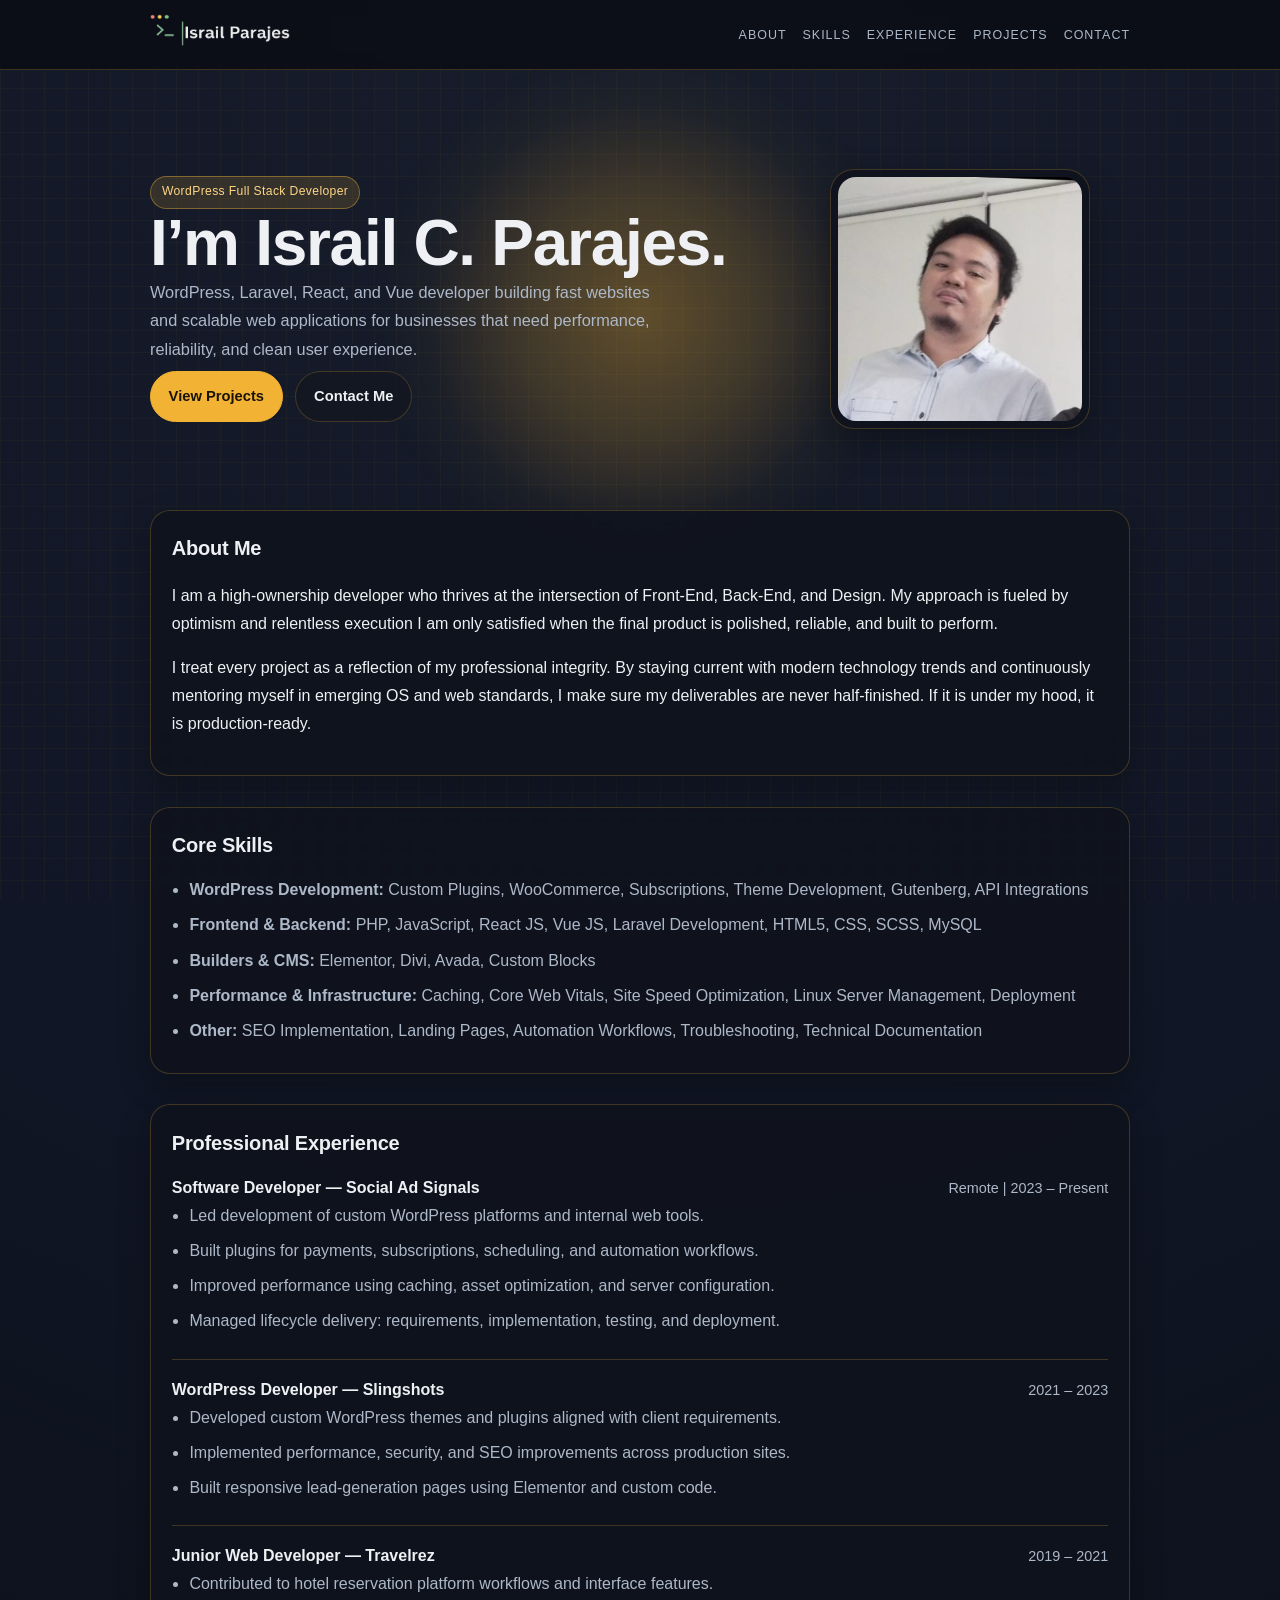
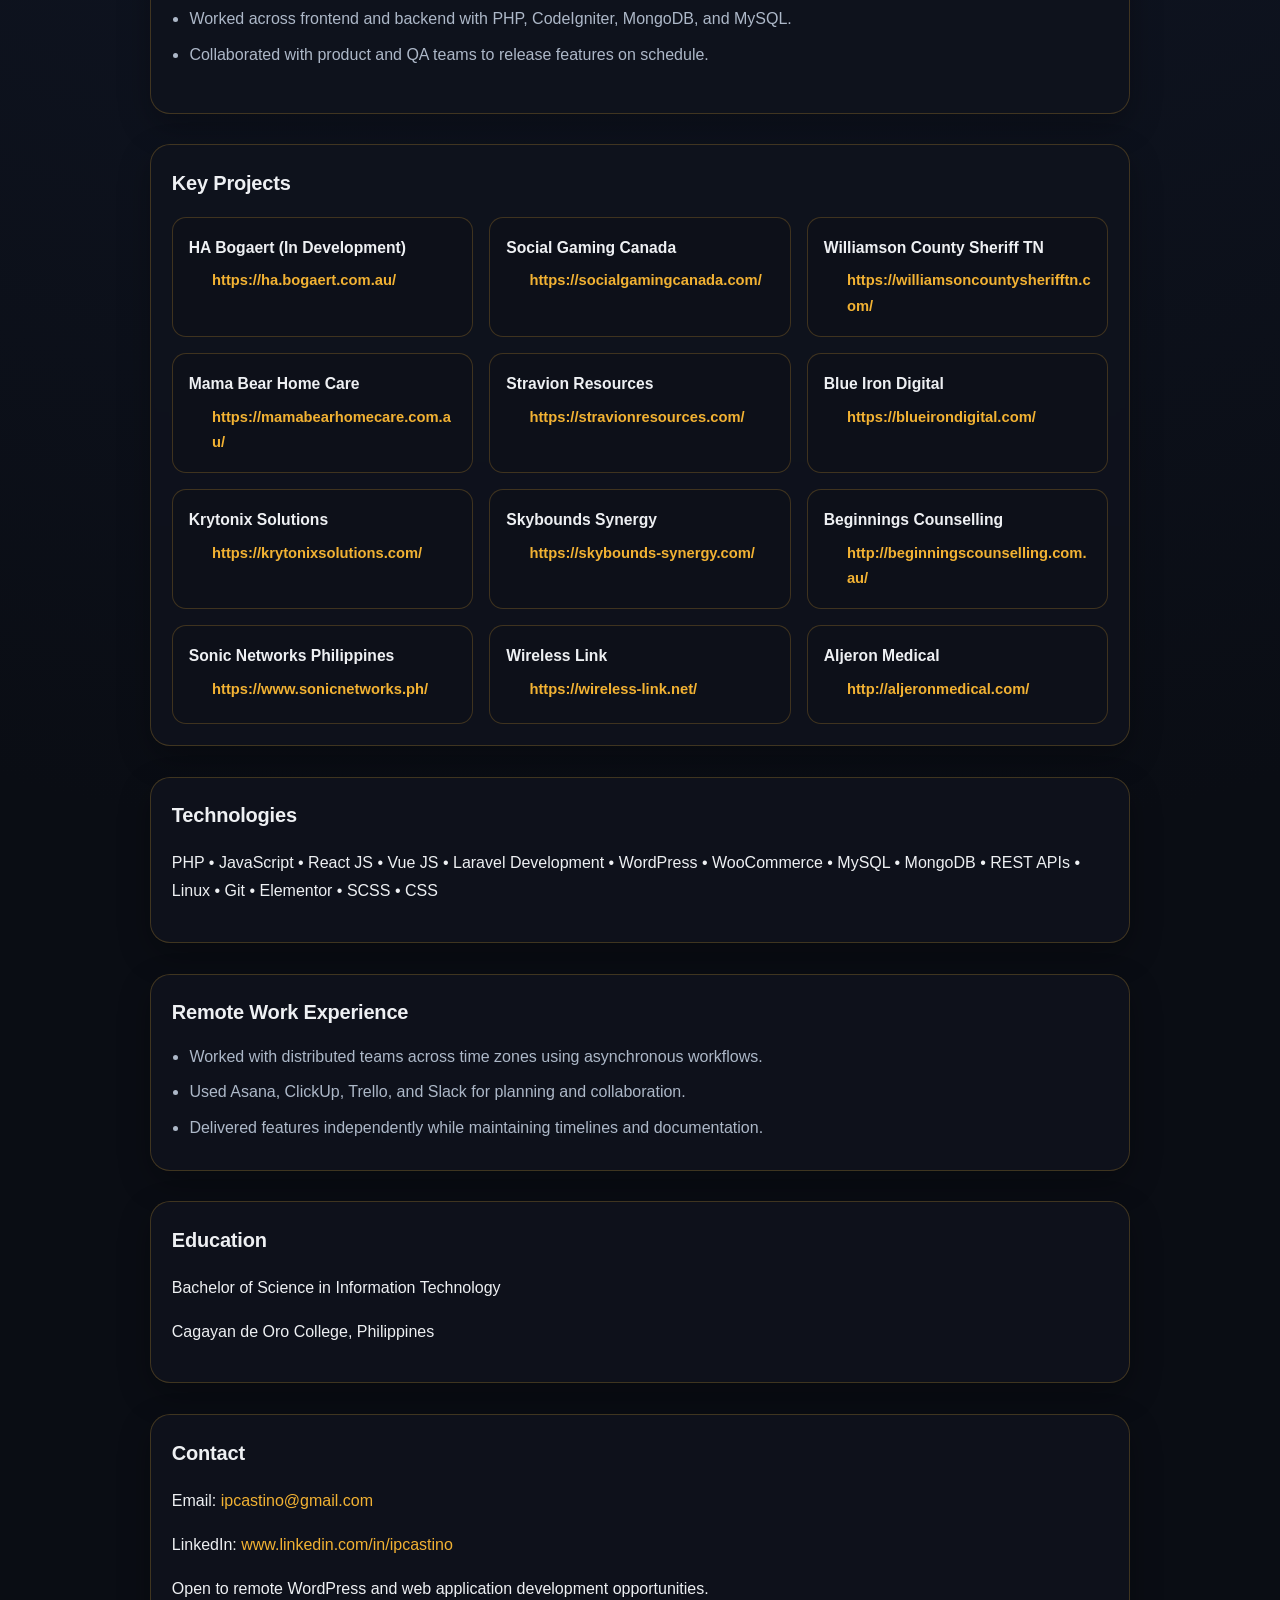
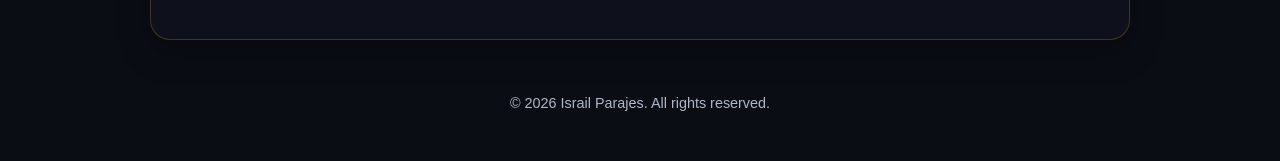
==== index.html @ 14b8ba67 "Update portfolio layout, assets structure, and styling" ====
<!DOCTYPE html>
<html lang="en">
<head>
	<meta charset="UTF-8" />
	<meta name="viewport" content="width=device-width, initial-scale=1.0" />
	<title>Israil Parajes | Portfolio</title>
	<meta name="description" content="Portfolio of Israil Parajes, WordPress Full Stack Developer." />
	<link rel="icon" type="image/png" href="assets/israil-favicon.png" />
	<link rel="stylesheet" href="assets/styles.css" />
</head>
<body>
	<header class="navbar">
		<div class="container nav-wrap">
			<div class="brand">
				<a class="brand-link" href="#">
					<img class="brand-logo" src="assets/israil-logo.png" alt="Israil logo" />
				</a>
			</div>
			<ul class="nav-links">
				<li><a href="#about">About</a></li>
				<li><a href="#skills">Skills</a></li>
				<li><a href="#experience">Experience</a></li>
				<li><a href="#projects">Projects</a></li>
				<li><a href="#contact">Contact</a></li>
			</ul>
		</div>
	</header>

	<main class="container">
		<section class="hero">
			<div class="hero-layout">
				<div>
					<span class="badge">WordPress Full Stack Developer</span>
					<h1>I’m Israil C. Parajes.</h1>
					<p>
						WordPress, Laravel, React, and Vue developer building fast websites and scalable web applications
						for businesses that need performance, reliability, and clean user experience.
					</p>
					<div class="cta">
						<a class="btn btn-primary" href="#projects">View Projects</a>
						<a class="btn btn-secondary" href="#contact">Contact Me</a>
					</div>
				</div>
				<figure class="hero-photo">
					<img src="assets/israil-p.jpg" alt="Portrait of Israil Parajes" />
				</figure>
			</div>
		</section>

		<section id="about">
			<div class="about">
				<h2 class="section-title">About Me</h2>
				<p>
					I am a high-ownership developer who thrives at the intersection of Front-End, Back-End, and Design.
					My approach is fueled by optimism and relentless execution I am only satisfied when the final product
					is polished, reliable, and built to perform.
				</p>
				<p>
					I treat every project as a reflection of my professional integrity. By staying current with modern
					technology trends and continuously mentoring myself in emerging OS and web standards, I make sure my
					deliverables are never half-finished. If it is under my hood, it is production-ready.
				</p>
			</div>
		</section>

		<section id="skills">
			<div class="skills">
				<h2 class="section-title">Core Skills</h2>
				<ul class="list">
					<li><strong>WordPress Development:</strong> Custom Plugins, WooCommerce, Subscriptions, Theme Development, Gutenberg, API Integrations</li>
					<li><strong>Frontend & Backend:</strong> PHP, JavaScript, React JS, Vue JS, Laravel Development, HTML5, CSS, SCSS, MySQL</li>
					<li><strong>Builders & CMS:</strong> Elementor, Divi, Avada, Custom Blocks</li>
					<li><strong>Performance & Infrastructure:</strong> Caching, Core Web Vitals, Site Speed Optimization, Linux Server Management, Deployment</li>
					<li><strong>Other:</strong> SEO Implementation, Landing Pages, Automation Workflows, Troubleshooting, Technical Documentation</li>
				</ul>
			</div>
		</section>

		<section id="experience">
			<div class="experience">
				<h2 class="section-title">Professional Experience</h2>

				<article class="timeline-item">
					<div class="timeline-head">
						<h3>Software Developer — Social Ad Signals</h3>
						<p class="meta">Remote | 2023 – Present</p>
					</div>
					<ul class="list">
						<li>Led development of custom WordPress platforms and internal web tools.</li>
						<li>Built plugins for payments, subscriptions, scheduling, and automation workflows.</li>
						<li>Improved performance using caching, asset optimization, and server configuration.</li>
						<li>Managed lifecycle delivery: requirements, implementation, testing, and deployment.</li>
					</ul>
				</article>

				<article class="timeline-item">
					<div class="timeline-head">
						<h3>WordPress Developer — Slingshots</h3>
						<p class="meta">2021 – 2023</p>
					</div>
					<ul class="list">
						<li>Developed custom WordPress themes and plugins aligned with client requirements.</li>
						<li>Implemented performance, security, and SEO improvements across production sites.</li>
						<li>Built responsive lead-generation pages using Elementor and custom code.</li>
					</ul>
				</article>

				<article class="timeline-item">
					<div class="timeline-head">
						<h3>Junior Web Developer — Travelrez</h3>
						<p class="meta">2019 – 2021</p>
					</div>
					<ul class="list">
						<li>Contributed to hotel reservation platform workflows and interface features.</li>
						<li>Worked across frontend and backend with PHP, CodeIgniter, MongoDB, and MySQL.</li>
						<li>Collaborated with product and QA teams to release features on schedule.</li>
					</ul>
				</article>
			</div>
		</section>

		<section id="projects">
			<div class="projects">
				<h2 class="section-title">Key Projects</h2>
				<div class="project-grid">
					<article class="project-card">
						<h3>HA Bogaert (In Development)</h3>
						<p><a href="https://ha.bogaert.com.au/" target="_blank" rel="noreferrer">https://ha.bogaert.com.au/</a></p>
					</article>
					<article class="project-card">
						<h3>Social Gaming Canada</h3>
						<p><a href="https://socialgamingcanada.com/" target="_blank" rel="noreferrer">https://socialgamingcanada.com/</a></p>
					</article>
					<article class="project-card">
						<h3>Williamson County Sheriff TN</h3>
						<p><a href="https://williamsoncountysherifftn.com/" target="_blank" rel="noreferrer">https://williamsoncountysherifftn.com/</a></p>
					</article>
					<article class="project-card">
						<h3>Mama Bear Home Care</h3>
						<p><a href="https://mamabearhomecare.com.au/" target="_blank" rel="noreferrer">https://mamabearhomecare.com.au/</a></p>
					</article>
					<article class="project-card">
						<h3>Stravion Resources</h3>
						<p><a href="https://stravionresources.com/" target="_blank" rel="noreferrer">https://stravionresources.com/</a></p>
					</article>
					<article class="project-card">
						<h3>Blue Iron Digital</h3>
						<p><a href="https://blueirondigital.com/" target="_blank" rel="noreferrer">https://blueirondigital.com/</a></p>
					</article>
					<article class="project-card">
						<h3>Krytonix Solutions</h3>
						<p><a href="https://krytonixsolutions.com/" target="_blank" rel="noreferrer">https://krytonixsolutions.com/</a></p>
					</article>
					<article class="project-card">
						<h3>Skybounds Synergy</h3>
						<p><a href="https://skybounds-synergy.com/" target="_blank" rel="noreferrer">https://skybounds-synergy.com/</a></p>
					</article>
					<article class="project-card">
						<h3>Beginnings Counselling</h3>
						<p><a href="http://beginningscounselling.com.au/" target="_blank" rel="noreferrer">http://beginningscounselling.com.au/</a></p>
					</article>
					<article class="project-card">
						<h3>Sonic Networks Philippines</h3>
						<p><a href="https://www.sonicnetworks.ph/" target="_blank" rel="noreferrer">https://www.sonicnetworks.ph/</a></p>
					</article>
					<article class="project-card">
						<h3>Wireless Link</h3>
						<p><a href="https://wireless-link.net/" target="_blank" rel="noreferrer">https://wireless-link.net/</a></p>
					</article>
					<article class="project-card">
						<h3>Aljeron Medical</h3>
						<p><a href="http://aljeronmedical.com/" target="_blank" rel="noreferrer">http://aljeronmedical.com/</a></p>
					</article>
				</div>
			</div>
		</section>

		<section id="technologies">
			<div class="technologies">
				<h2 class="section-title">Technologies</h2>
				<p>PHP • JavaScript • React JS • Vue JS • Laravel Development • WordPress • WooCommerce • MySQL • MongoDB • REST APIs • Linux • Git • Elementor • SCSS • CSS</p>
			</div>
		</section>

		<section id="remote">
			<div class="remote">
				<h2 class="section-title">Remote Work Experience</h2>
				<ul class="list">
					<li>Worked with distributed teams across time zones using asynchronous workflows.</li>
					<li>Used Asana, ClickUp, Trello, and Slack for planning and collaboration.</li>
					<li>Delivered features independently while maintaining timelines and documentation.</li>
				</ul>
			</div>
		</section>

		<section id="education">
			<div class="education">
				<h2 class="section-title">Education</h2>
				<p>Bachelor of Science in Information Technology</p>
				<p>Cagayan de Oro College, Philippines</p>
			</div>
		</section>

		<section id="contact">
			<div class="contact">
				<h2 class="section-title">Contact</h2>
				<p>Email: <a href="mailto:ipcastino@gmail.com">ipcastino@gmail.com</a></p>
				<p>LinkedIn: <a href="https://www.linkedin.com/in/ipcastino" target="_blank" rel="noreferrer">www.linkedin.com/in/ipcastino</a></p>
				<p>Open to remote WordPress and web application development opportunities.</p>
			</div>
		</section>
	</main>

	<footer>
		© <span id="year"></span> Israil Parajes. All rights reserved.
	</footer>

	<script src="assets/script.js"></script>
</body>
</html>
---- assets/styles.css ----
:root {
	--bg: #0a0d14;
	--card: rgba(15, 19, 29, 0.88);
	--text: #eef0f3;
	--muted: #adb8c8;
	--accent: #f2b233;
	--accent-2: #f2b233;
	--border: rgba(242, 178, 51, 0.22);
	--soft-shadow: 0 12px 32px rgba(0, 0, 0, 0.28);
	--mx: 50vw;
	--my: 35vh;
}

* {
	box-sizing: border-box;
}

body {
	margin: 0;
	font-family: Inter, Segoe UI, Roboto, Arial, sans-serif;
	background: radial-gradient(circle at top, #171d2b 0%, #101625 34%, var(--bg) 72%);
	color: var(--text);
	line-height: 1.75;
	position: relative;
	min-height: 100vh;
	overflow-x: hidden;
}

body::before,
body::after {
	content: "";
	position: fixed;
	inset: 0;
	pointer-events: none;
	z-index: 0;
}

body::before {
	background:
		repeating-linear-gradient(
			to right,
			rgba(242, 178, 51, 0.1) 0,
			rgba(242, 178, 51, 0.1) 1px,
			transparent 1px,
			transparent 22px
		),
		repeating-linear-gradient(
			to bottom,
			rgba(242, 178, 51, 0.1) 0,
			rgba(242, 178, 51, 0.1) 1px,
			transparent 1px,
			transparent 22px
		);
	opacity: 0.38;
}

body::after {
	background: radial-gradient(
		circle 360px at var(--mx) var(--my),
		rgba(242, 178, 51, 0.34),
		rgba(242, 178, 51, 0.2) 32%,
		rgba(242, 178, 51, 0.03) 60%,
		transparent 75%
	);
	filter: blur(6px);
}

body > * {
	position: relative;
	z-index: 1;
}

.container {
	width: min(980px, 92%);
	margin: 0 auto;
}

.navbar {
	position: sticky;
	top: 0;
	background: rgba(10, 13, 20, 0.82);
	backdrop-filter: blur(8px);
	border-bottom: 1px solid var(--border);
	z-index: 10;
}

.nav-wrap {
	display: flex;
	align-items: center;
	justify-content: space-between;
	padding: 0.85rem 0;
}

.brand {
	font-weight: 700;
	letter-spacing: -0.01em;
}

.brand-link {
	display: inline-flex;
	align-items: center;
	gap: 0.5rem;
	color: var(--text);
	text-decoration: none;
}

.brand-logo {
	width: 140px;
	height: auto;
	object-fit: contain;
}

.nav-links {
	display: flex;
	gap: 1rem;
	list-style: none;
	margin: 0;
	padding: 0;
}

.nav-links a {
	color: var(--muted);
	text-decoration: none;
	font-size: 0.78rem;
	text-transform: uppercase;
	letter-spacing: 0.08em;
}

.nav-links a:hover {
	color: var(--accent);
}

.hero {
	padding: 5.2rem 0 3.1rem;
	display: grid;
	gap: 1.35rem;
}

.hero-layout {
	display: grid;
	grid-template-columns: minmax(0, 1fr) 260px;
	gap: 2rem;
	align-items: center;
}

.hero-photo {
	width: 100%;
	max-width: 260px;
	justify-self: end;
	border-radius: 24px;
	border: 1px solid var(--border);
	background: var(--card);
	padding: 0.45rem;
	box-shadow: var(--soft-shadow);
}

.hero-photo img {
	display: block;
	width: 100%;
	height: 100%;
	aspect-ratio: 1 / 1;
	object-fit: cover;
	border-radius: 18px;
}

.badge {
	display: inline-block;
	font-size: 0.76rem;
	color: #ffd686;
	background: rgba(244, 182, 60, 0.14);
	border: 1px solid rgba(244, 182, 60, 0.4);
	padding: 0.3rem 0.68rem;
	border-radius: 999px;
	letter-spacing: 0.03em;
}

h1 {
	margin: 0;
	font-size: clamp(2.2rem, 5vw, 4rem);
	line-height: 1.08;
	letter-spacing: -0.02em;
}

.hero p {
	margin: 0;
	color: var(--muted);
	max-width: 58ch;
	font-size: 1.02rem;
}

.cta {
	display: flex;
	gap: 0.8rem;
	flex-wrap: wrap;
	margin-top: 0.5rem;
}

.btn {
	display: inline-block;
	padding: 0.72rem 1.1rem;
	border-radius: 999px;
	text-decoration: none;
	border: 1px solid var(--border);
	font-weight: 600;
	font-size: 0.92rem;
}

.btn-primary {
	background: var(--accent);
	color: #19130a;
	border-color: var(--accent);
}

.btn-secondary {
	border-color: var(--border);
	color: var(--text);
	background: rgba(20, 23, 33, 0.72);
}

section {
	padding: 0.95rem 0;
}

.section-title {
	font-size: 1.25rem;
	margin: 0 0 0.8rem;
	letter-spacing: -0.01em;
}

.about,
.projects,
.experience,
.skills,
.technologies,
.education,
.remote,
.contact {
	background: var(--card);
	border: 1px solid var(--border);
	border-radius: 20px;
	padding: 1.3rem;
	box-shadow: var(--soft-shadow);
	backdrop-filter: blur(2px);
}

.list {
	margin: 0;
	padding-left: 1.1rem;
	color: var(--muted);
}

.list li {
	margin-bottom: 0.45rem;
}

.timeline-item {
	padding: 1rem 0;
	border-top: 1px solid var(--border);
}

.timeline-item:first-of-type {
	border-top: 0;
	padding-top: 0;
}

.timeline-item h3 {
	margin: 0;
	font-size: 1rem;
}

.timeline-head {
	display: flex;
	align-items: baseline;
	justify-content: space-between;
	gap: 0.9rem;
}

.timeline-item .meta {
	margin: 0;
	color: var(--muted);
	font-size: 0.9rem;
	white-space: nowrap;
}

.project-grid {
	display: grid;
	grid-template-columns: repeat(auto-fit, minmax(260px, 1fr));
	gap: 1rem;
	margin-top: 1rem;
}

.project-card {
	border: 1px solid var(--border);
	border-radius: 14px;
	padding: 1rem;
	background: rgba(14, 17, 26, 0.74);
}

.project-card h3 {
	margin: 0 0 0.45rem;
	font-size: 0.98rem;
}

.project-card p {
	margin: 0;
	color: var(--muted);
	font-size: 0.92rem;
}

.project-card a {
	color: var(--accent);
	text-decoration: none;
	word-break: break-word;
	font-weight: 600;
	display: inline-flex;
	align-items: center;
	gap: 0.45rem;
}

.project-favicon {
	width: 16px;
	height: 16px;
	border-radius: 4px;
	flex: 0 0 16px;
	object-fit: cover;
}

.project-card a:hover,
.contact a:hover,
.nav-links a:hover {
	opacity: 0.7;
}

.contact a {
	color: var(--accent-2);
	text-decoration: none;
}

footer {
	text-align: center;
	color: var(--muted);
	font-size: 0.9rem;
	padding: 2.2rem 0 2.8rem;
}

@media (max-width: 720px) {
	.nav-wrap {
		flex-direction: column;
		align-items: flex-start;
		gap: 0.65rem;
	}

	.hero-layout {
		grid-template-columns: 1fr;
	}

	.hero-photo {
		justify-self: start;
		max-width: 180px;
	}

	.hero {
		padding-top: 3.8rem;
	}

	.timeline-head {
		flex-direction: column;
		align-items: flex-start;
		gap: 0.2rem;
	}

	.timeline-item .meta {
		white-space: normal;
	}
}
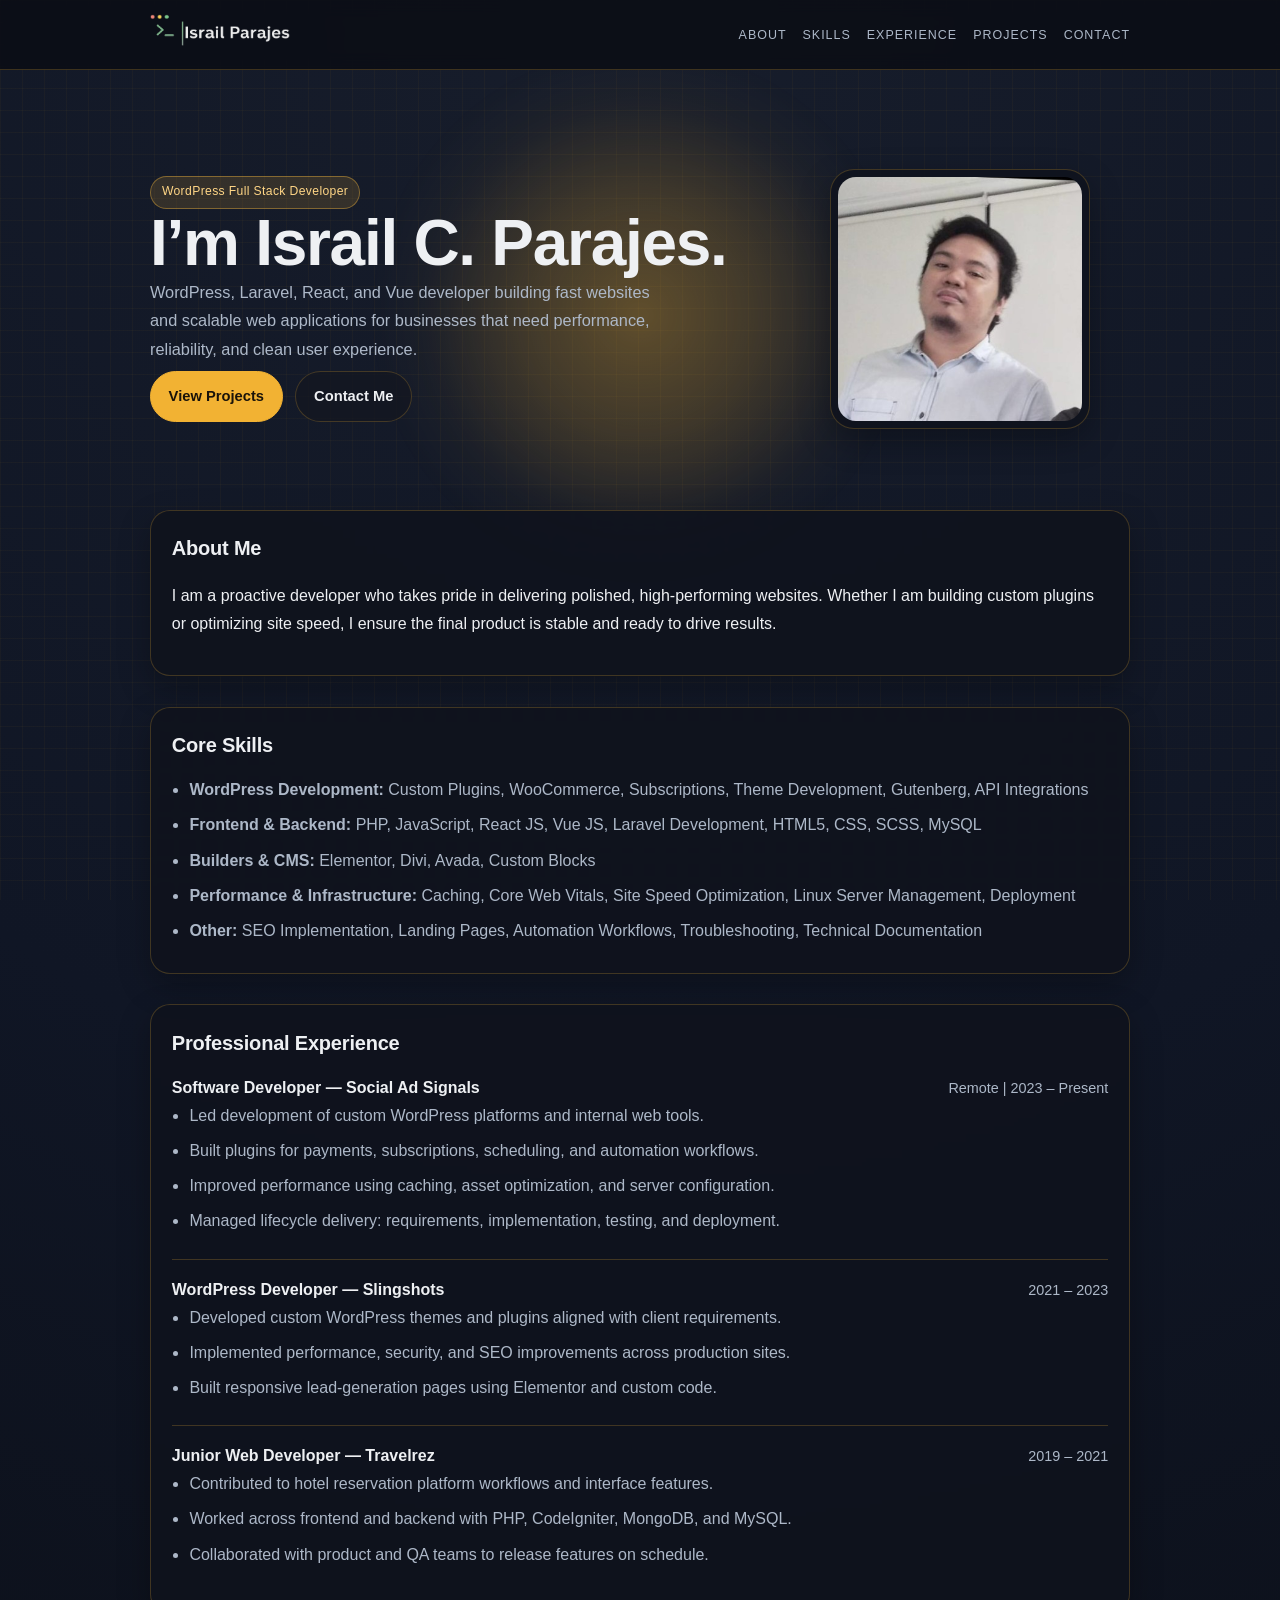
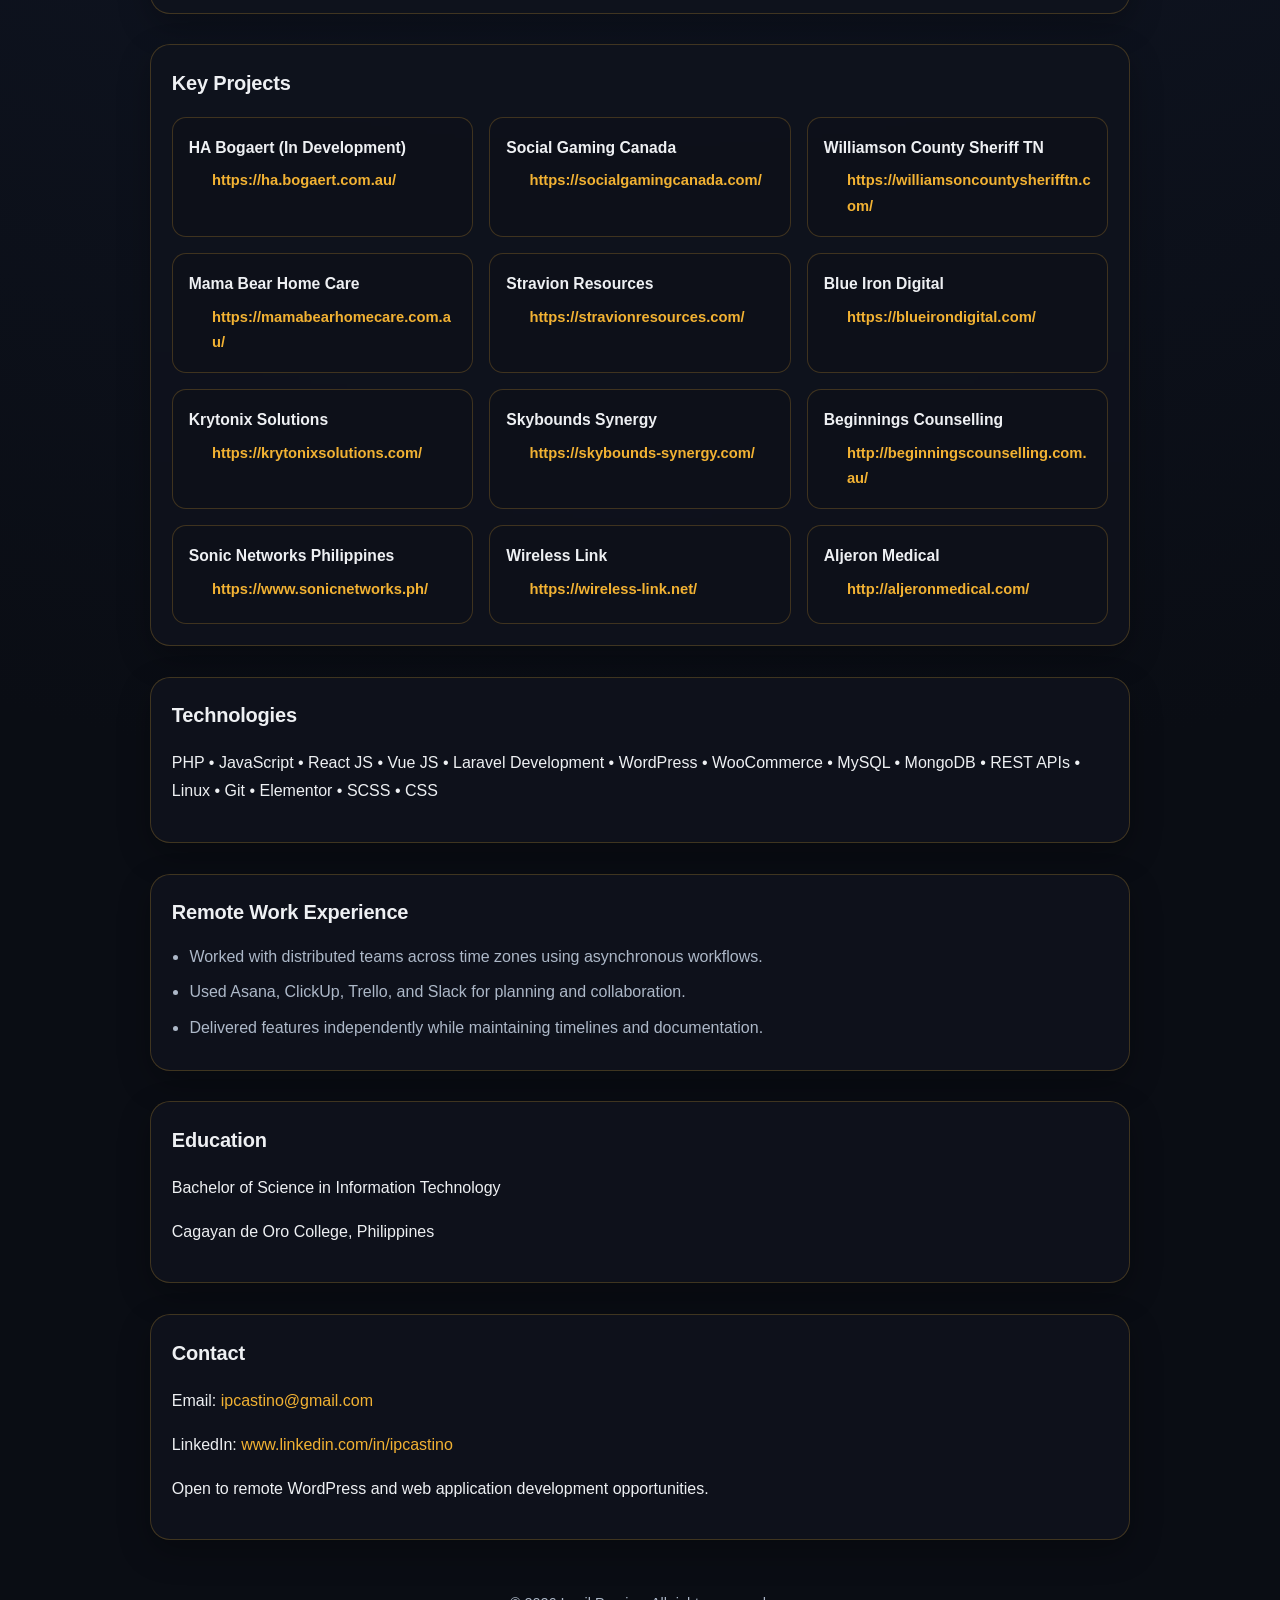
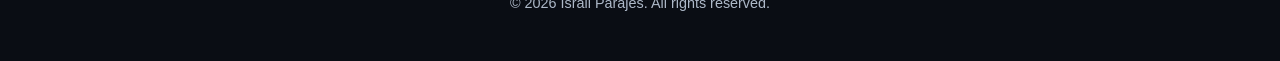
==== commit 68519888: "Revise About Me section for clarity and impact Updated personal description to emphasize proactivity" ====
--- a/index.html
+++ b/index.html
@@ -51,14 +51,7 @@
 			<div class="about">
 				<h2 class="section-title">About Me</h2>
 				<p>
-					I am a high-ownership developer who thrives at the intersection of Front-End, Back-End, and Design.
-					My approach is fueled by optimism and relentless execution I am only satisfied when the final product
-					is polished, reliable, and built to perform.
-				</p>
-				<p>
-					I treat every project as a reflection of my professional integrity. By staying current with modern
-					technology trends and continuously mentoring myself in emerging OS and web standards, I make sure my
-					deliverables are never half-finished. If it is under my hood, it is production-ready.
+					I am a proactive developer who takes pride in delivering polished, high-performing websites. Whether I am building custom plugins or optimizing site speed, I ensure the final product is stable and ready to drive results.
 				</p>
 			</div>
 		</section>
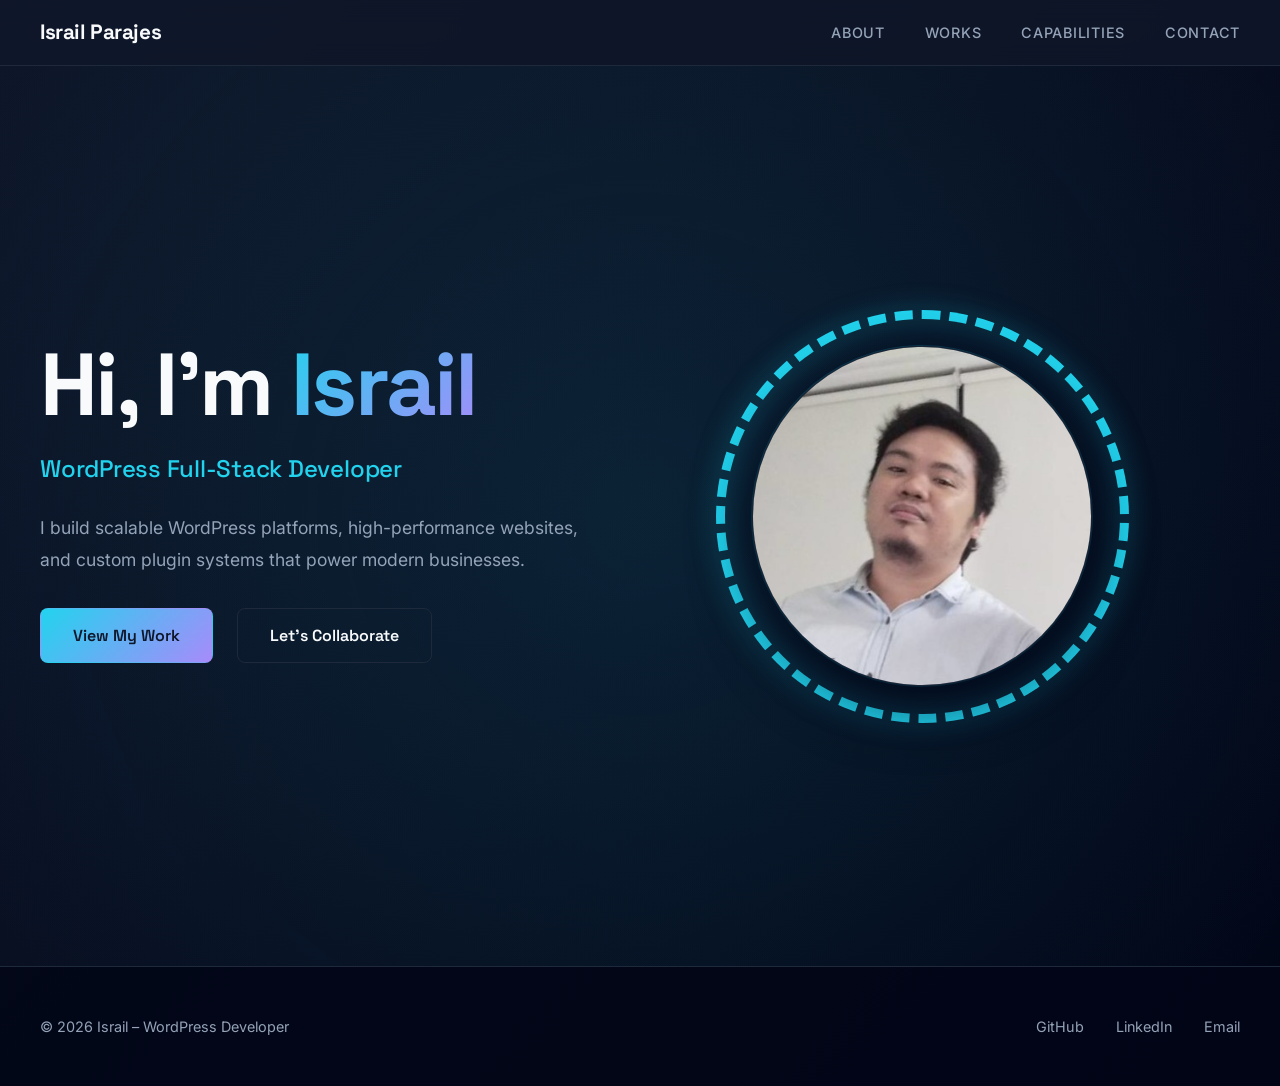
==== commit d5e31719: "Updates." ====
--- a/index.html
+++ b/index.html
@@ -3,211 +3,74 @@
 <head>
 	<meta charset="UTF-8" />
 	<meta name="viewport" content="width=device-width, initial-scale=1.0" />
-	<title>Israil Parajes | Portfolio</title>
-	<meta name="description" content="Portfolio of Israil Parajes, WordPress Full Stack Developer." />
+	<meta name="theme-color" content="#0F172A" />
+	<title>Israil Parajes | WordPress Full-Stack Developer</title>
+	<meta name="description" content="Portfolio of Israil Parajes, WordPress Full-Stack Developer. Building scalable platforms and high-performance websites." />
+	<style>
+		html, body {
+			background: #020617;
+			color: #e2e8f0;
+		}
+
+		body {
+			margin: 0;
+		}
+	</style>
 	<link rel="icon" type="image/png" href="assets/israil-favicon.png" />
+	<link rel="preconnect" href="https://fonts.googleapis.com" />
+	<link rel="preconnect" href="https://fonts.gstatic.com" crossorigin />
+	<link href="https://fonts.googleapis.com/css2?family=Space+Grotesk:wght@400;500;600;700&family=Inter:wght@400;500;600;700&family=JetBrains+Mono:wght@400;500;600&display=swap" rel="stylesheet" />
 	<link rel="stylesheet" href="assets/styles.css" />
 </head>
 <body>
 	<header class="navbar">
 		<div class="container nav-wrap">
-			<div class="brand">
-				<a class="brand-link" href="#">
-					<img class="brand-logo" src="assets/israil-logo.png" alt="Israil logo" />
-				</a>
-			</div>
-			<ul class="nav-links">
-				<li><a href="#about">About</a></li>
-				<li><a href="#skills">Skills</a></li>
-				<li><a href="#experience">Experience</a></li>
-				<li><a href="#projects">Projects</a></li>
-				<li><a href="#contact">Contact</a></li>
-			</ul>
+			<a class="nav-brand" href="index.html">Israil Parajes</a>
+			<button class="menu-toggle" type="button" aria-label="Open menu" aria-expanded="false" aria-controls="site-menu">☰</button>
+			<nav class="nav-menu" id="site-menu">
+				<button class="menu-close" type="button" aria-label="Close menu">✕</button>
+				<a href="about.html" class="nav-link">About</a>
+				<a href="works.html" class="nav-link">Works</a>
+				<a href="capabilities.html" class="nav-link">Capabilities</a>
+				<a href="contact.html" class="nav-link">Contact</a>
+			</nav>
+			<div class="menu-overlay" aria-hidden="true"></div>
 		</div>
 	</header>
 
-	<main class="container">
-		<section class="hero">
-			<div class="hero-layout">
-				<div>
-					<span class="badge">WordPress Full Stack Developer</span>
-					<h1>I’m Israil C. Parajes.</h1>
-					<p>
-						WordPress, Laravel, React, and Vue developer building fast websites and scalable web applications
-						for businesses that need performance, reliability, and clean user experience.
+	<main>
+		<!-- Hero Section -->
+		<section id="home" class="hero">
+			<div class="container hero-content">
+				<div class="hero-text">
+					<h1>Hi, I'm <span class="highlight">Israil</span></h1>
+					<h2 class="hero-subtitle">WordPress Full-Stack Developer</h2>
+					<p class="hero-description">
+						I build scalable WordPress platforms, high-performance websites, and custom plugin systems that power modern businesses.
 					</p>
-					<div class="cta">
-						<a class="btn btn-primary" href="#projects">View Projects</a>
-						<a class="btn btn-secondary" href="#contact">Contact Me</a>
+					<div class="hero-cta">
+						<a href="works.html" class="btn btn-primary">View My Work</a>
+						<a href="contact.html" class="btn btn-secondary">Let's Collaborate</a>
 					</div>
 				</div>
-				<figure class="hero-photo">
-					<img src="assets/israil-p.jpg" alt="Portrait of Israil Parajes" />
-				</figure>
-			</div>
-		</section>
-
-		<section id="about">
-			<div class="about">
-				<h2 class="section-title">About Me</h2>
-				<p>
-					I am a proactive developer who takes pride in delivering polished, high-performing websites. Whether I am building custom plugins or optimizing site speed, I ensure the final product is stable and ready to drive results.
-				</p>
-			</div>
-		</section>
-
-		<section id="skills">
-			<div class="skills">
-				<h2 class="section-title">Core Skills</h2>
-				<ul class="list">
-					<li><strong>WordPress Development:</strong> Custom Plugins, WooCommerce, Subscriptions, Theme Development, Gutenberg, API Integrations</li>
-					<li><strong>Frontend & Backend:</strong> PHP, JavaScript, React JS, Vue JS, Laravel Development, HTML5, CSS, SCSS, MySQL</li>
-					<li><strong>Builders & CMS:</strong> Elementor, Divi, Avada, Custom Blocks</li>
-					<li><strong>Performance & Infrastructure:</strong> Caching, Core Web Vitals, Site Speed Optimization, Linux Server Management, Deployment</li>
-					<li><strong>Other:</strong> SEO Implementation, Landing Pages, Automation Workflows, Troubleshooting, Technical Documentation</li>
-				</ul>
-			</div>
-		</section>
-
-		<section id="experience">
-			<div class="experience">
-				<h2 class="section-title">Professional Experience</h2>
-
-				<article class="timeline-item">
-					<div class="timeline-head">
-						<h3>Software Developer — Social Ad Signals</h3>
-						<p class="meta">Remote | 2023 – Present</p>
-					</div>
-					<ul class="list">
-						<li>Led development of custom WordPress platforms and internal web tools.</li>
-						<li>Built plugins for payments, subscriptions, scheduling, and automation workflows.</li>
-						<li>Improved performance using caching, asset optimization, and server configuration.</li>
-						<li>Managed lifecycle delivery: requirements, implementation, testing, and deployment.</li>
-					</ul>
-				</article>
-
-				<article class="timeline-item">
-					<div class="timeline-head">
-						<h3>WordPress Developer — Slingshots</h3>
-						<p class="meta">2021 – 2023</p>
-					</div>
-					<ul class="list">
-						<li>Developed custom WordPress themes and plugins aligned with client requirements.</li>
-						<li>Implemented performance, security, and SEO improvements across production sites.</li>
-						<li>Built responsive lead-generation pages using Elementor and custom code.</li>
-					</ul>
-				</article>
-
-				<article class="timeline-item">
-					<div class="timeline-head">
-						<h3>Junior Web Developer — Travelrez</h3>
-						<p class="meta">2019 – 2021</p>
-					</div>
-					<ul class="list">
-						<li>Contributed to hotel reservation platform workflows and interface features.</li>
-						<li>Worked across frontend and backend with PHP, CodeIgniter, MongoDB, and MySQL.</li>
-						<li>Collaborated with product and QA teams to release features on schedule.</li>
-					</ul>
-				</article>
-			</div>
-		</section>
-
-		<section id="projects">
-			<div class="projects">
-				<h2 class="section-title">Key Projects</h2>
-				<div class="project-grid">
-					<article class="project-card">
-						<h3>HA Bogaert (In Development)</h3>
-						<p><a href="https://ha.bogaert.com.au/" target="_blank" rel="noreferrer">https://ha.bogaert.com.au/</a></p>
-					</article>
-					<article class="project-card">
-						<h3>Social Gaming Canada</h3>
-						<p><a href="https://socialgamingcanada.com/" target="_blank" rel="noreferrer">https://socialgamingcanada.com/</a></p>
-					</article>
-					<article class="project-card">
-						<h3>Williamson County Sheriff TN</h3>
-						<p><a href="https://williamsoncountysherifftn.com/" target="_blank" rel="noreferrer">https://williamsoncountysherifftn.com/</a></p>
-					</article>
-					<article class="project-card">
-						<h3>Mama Bear Home Care</h3>
-						<p><a href="https://mamabearhomecare.com.au/" target="_blank" rel="noreferrer">https://mamabearhomecare.com.au/</a></p>
-					</article>
-					<article class="project-card">
-						<h3>Stravion Resources</h3>
-						<p><a href="https://stravionresources.com/" target="_blank" rel="noreferrer">https://stravionresources.com/</a></p>
-					</article>
-					<article class="project-card">
-						<h3>Blue Iron Digital</h3>
-						<p><a href="https://blueirondigital.com/" target="_blank" rel="noreferrer">https://blueirondigital.com/</a></p>
-					</article>
-					<article class="project-card">
-						<h3>Krytonix Solutions</h3>
-						<p><a href="https://krytonixsolutions.com/" target="_blank" rel="noreferrer">https://krytonixsolutions.com/</a></p>
-					</article>
-					<article class="project-card">
-						<h3>Skybounds Synergy</h3>
-						<p><a href="https://skybounds-synergy.com/" target="_blank" rel="noreferrer">https://skybounds-synergy.com/</a></p>
-					</article>
-					<article class="project-card">
-						<h3>Beginnings Counselling</h3>
-						<p><a href="http://beginningscounselling.com.au/" target="_blank" rel="noreferrer">http://beginningscounselling.com.au/</a></p>
-					</article>
-					<article class="project-card">
-						<h3>Sonic Networks Philippines</h3>
-						<p><a href="https://www.sonicnetworks.ph/" target="_blank" rel="noreferrer">https://www.sonicnetworks.ph/</a></p>
-					</article>
-					<article class="project-card">
-						<h3>Wireless Link</h3>
-						<p><a href="https://wireless-link.net/" target="_blank" rel="noreferrer">https://wireless-link.net/</a></p>
-					</article>
-					<article class="project-card">
-						<h3>Aljeron Medical</h3>
-						<p><a href="http://aljeronmedical.com/" target="_blank" rel="noreferrer">http://aljeronmedical.com/</a></p>
-					</article>
+				<div class="hero-visual">
+					<img src="assets/israil-p.jpg" alt="Portrait of Israil Parajes" class="hero-portrait" />
 				</div>
-			</div>
-		</section>
-
-		<section id="technologies">
-			<div class="technologies">
-				<h2 class="section-title">Technologies</h2>
-				<p>PHP • JavaScript • React JS • Vue JS • Laravel Development • WordPress • WooCommerce • MySQL • MongoDB • REST APIs • Linux • Git • Elementor • SCSS • CSS</p>
-			</div>
-		</section>
-
-		<section id="remote">
-			<div class="remote">
-				<h2 class="section-title">Remote Work Experience</h2>
-				<ul class="list">
-					<li>Worked with distributed teams across time zones using asynchronous workflows.</li>
-					<li>Used Asana, ClickUp, Trello, and Slack for planning and collaboration.</li>
-					<li>Delivered features independently while maintaining timelines and documentation.</li>
-				</ul>
-			</div>
-		</section>
-
-		<section id="education">
-			<div class="education">
-				<h2 class="section-title">Education</h2>
-				<p>Bachelor of Science in Information Technology</p>
-				<p>Cagayan de Oro College, Philippines</p>
-			</div>
-		</section>
-
-		<section id="contact">
-			<div class="contact">
-				<h2 class="section-title">Contact</h2>
-				<p>Email: <a href="mailto:ipcastino@gmail.com">ipcastino@gmail.com</a></p>
-				<p>LinkedIn: <a href="https://www.linkedin.com/in/ipcastino" target="_blank" rel="noreferrer">www.linkedin.com/in/ipcastino</a></p>
-				<p>Open to remote WordPress and web application development opportunities.</p>
 			</div>
 		</section>
 	</main>
 
 	<footer>
-		© <span id="year"></span> Israil Parajes. All rights reserved.
+		<div class="container footer-content">
+			<p>&copy; <span id="year"></span> Israil – WordPress Developer</p>
+			<div class="footer-links">
+				<a href="https://github.com" target="_blank" rel="noreferrer">GitHub</a>
+				<a href="https://linkedin.com/in/ipcastino" target="_blank" rel="noreferrer">LinkedIn</a>
+				<a href="mailto:ipcastino@gmail.com">Email</a>
+			</div>
+		</div>
 	</footer>
 
-	<script src="assets/script.js"></script>
+<script src="assets/script.js"></script>
 </body>
 </html>
--- a/assets/styles.css
+++ b/assets/styles.css
@@ -1,375 +1,1327 @@
+/* Root Variables */
 :root {
-	--bg: #0a0d14;
-	--card: rgba(15, 19, 29, 0.88);
-	--text: #eef0f3;
-	--muted: #adb8c8;
-	--accent: #f2b233;
-	--accent-2: #f2b233;
-	--border: rgba(242, 178, 51, 0.22);
-	--soft-shadow: 0 12px 32px rgba(0, 0, 0, 0.28);
-	--mx: 50vw;
-	--my: 35vh;
-}
-
+	/* Color Palette */
+	--bg-primary: #0F172A;
+	--bg-secondary: #020617;
+	--accent-primary: #22D3EE;
+	--accent-secondary: #A78BFA;
+	--text-primary: #F8FAFC;
+	--text-secondary: #94A3B8;
+	--border-color: #1E293B;
+	--glow-cyan: #22D3EE;
+	--glow-violet: #A78BFA;
+	
+	/* Typography */
+	--font-heading: 'Space Grotesk', sans-serif;
+	--font-body: 'Inter', sans-serif;
+	--font-code: 'JetBrains Mono', monospace;
+	
+	/* Transitions */
+	--transition-quick: all 0.3s cubic-bezier(0.4, 0, 0.2, 1);
+	--transition-smooth: all 0.5s cubic-bezier(0.4, 0, 0.2, 1);
+}
+
+/* Global Styles */
 * {
 	box-sizing: border-box;
+	margin: 0;
+	padding: 0;
+}
+
+html {
+	scroll-behavior: smooth;
+	overflow-x: hidden;
 }
 
 body {
-	margin: 0;
-	font-family: Inter, Segoe UI, Roboto, Arial, sans-serif;
-	background: radial-gradient(circle at top, #171d2b 0%, #101625 34%, var(--bg) 72%);
-	color: var(--text);
-	line-height: 1.75;
-	position: relative;
+	background: linear-gradient(135deg, var(--bg-primary) 0%, var(--bg-secondary) 100%);
+	color: var(--text-primary);
+	font-family: var(--font-body);
+	line-height: 1.6;
 	min-height: 100vh;
 	overflow-x: hidden;
 }
 
-body::before,
-body::after {
-	content: "";
-	position: fixed;
-	inset: 0;
-	pointer-events: none;
-	z-index: 0;
-}
-
-body::before {
-	background:
-		repeating-linear-gradient(
-			to right,
-			rgba(242, 178, 51, 0.1) 0,
-			rgba(242, 178, 51, 0.1) 1px,
-			transparent 1px,
-			transparent 22px
-		),
-		repeating-linear-gradient(
-			to bottom,
-			rgba(242, 178, 51, 0.1) 0,
-			rgba(242, 178, 51, 0.1) 1px,
-			transparent 1px,
-			transparent 22px
-		);
-	opacity: 0.38;
-}
-
-body::after {
-	background: radial-gradient(
-		circle 360px at var(--mx) var(--my),
-		rgba(242, 178, 51, 0.34),
-		rgba(242, 178, 51, 0.2) 32%,
-		rgba(242, 178, 51, 0.03) 60%,
-		transparent 75%
-	);
-	filter: blur(6px);
-}
-
-body > * {
-	position: relative;
-	z-index: 1;
-}
-
+body {
+	animation: pageFadeSlideIn 0.65s ease both;
+}
+
+main > section,
+footer {
+	animation: sectionFadeSlideIn 0.7s ease both;
+}
+
+@keyframes pageFadeSlideIn {
+	from {
+		opacity: 0;
+		transform: translateY(16px);
+	}
+	to {
+		opacity: 1;
+		transform: translateY(0);
+	}
+}
+
+@keyframes sectionFadeSlideIn {
+	from {
+		opacity: 0;
+		transform: translateY(24px);
+	}
+	to {
+		opacity: 1;
+		transform: translateY(0);
+	}
+}
+
+@media (prefers-reduced-motion: reduce) {
+	body,
+	main > section,
+	footer {
+		animation: none;
+	}
+}
+
+/* Container */
 .container {
-	width: min(980px, 92%);
+	width: min(1200px, 95%);
 	margin: 0 auto;
 }
 
+/* Navigation */
 .navbar {
 	position: sticky;
 	top: 0;
-	background: rgba(10, 13, 20, 0.82);
-	backdrop-filter: blur(8px);
-	border-bottom: 1px solid var(--border);
-	z-index: 10;
+	z-index: 100;
+	background: rgba(15, 23, 42, 0.8);
+	backdrop-filter: blur(12px);
+	border-bottom: 1px solid var(--border-color);
 }
 
 .nav-wrap {
 	display: flex;
 	align-items: center;
 	justify-content: space-between;
-	padding: 0.85rem 0;
-}
-
-.brand {
+	padding: 1rem 0;
+}
+
+.nav-brand {
+	font-family: var(--font-heading);
+	font-size: clamp(1rem, 2.1vw, 1.3rem);
 	font-weight: 700;
+	color: var(--text-primary);
+	text-decoration: none;
+	letter-spacing: -0.02em;
+	white-space: nowrap;
+}
+
+.nav-menu {
+	display: flex;
+	gap: 2.5rem;
+	list-style: none;
+}
+
+.menu-toggle,
+.menu-close,
+.menu-overlay {
+	display: none;
+}
+
+.menu-toggle,
+.menu-close {
+	font-family: var(--font-heading);
+	border: 1px solid var(--border-color);
+	background: rgba(15, 23, 42, 0.9);
+	color: var(--text-primary);
+	cursor: pointer;
+	transition: var(--transition-quick);
+}
+
+.menu-toggle:hover,
+.menu-close:hover {
+	color: var(--accent-primary);
+	border-color: var(--accent-primary);
+}
+
+.nav-link {
+	color: var(--text-secondary);
+	text-decoration: none;
+	font-size: 0.9rem;
+	font-weight: 500;
+	letter-spacing: 0.05em;
+	text-transform: uppercase;
+	transition: var(--transition-quick);
+	position: relative;
+}
+
+.nav-link::after {
+	content: '';
+	position: absolute;
+	bottom: -4px;
+	left: 0;
+	width: 0;
+	height: 2px;
+	background: linear-gradient(90deg, var(--accent-primary), var(--accent-secondary));
+	transition: width 0.3s ease;
+}
+
+.nav-link:hover {
+	color: var(--accent-primary);
+}
+
+.nav-link:hover::after {
+	width: 100%;
+}
+
+/* Hero Section */
+.hero {
+	min-height: 100vh;
+	display: flex;
+	align-items: center;
+	justify-content: center;
+	padding: 6rem 0;
+	position: relative;
+	overflow: hidden;
+}
+
+.hero::before {
+	content: '';
+	position: absolute;
+	inset: 0;
+	background: radial-gradient(circle 800px at 50% 50%, rgba(34, 211, 238, 0.1), transparent);
+	pointer-events: none;
+}
+
+.hero-content {
+	display: grid;
+	grid-template-columns: 1fr 1fr;
+	gap: 4rem;
+	align-items: center;
+	position: relative;
+	z-index: 1;
+}
+
+.hero-text h1 {
+	font-family: var(--font-heading);
+	font-size: clamp(3rem, 7vw, 5.5rem);
+	font-weight: 700;
+	line-height: 1.1;
+	letter-spacing: -0.03em;
+	margin-bottom: 1rem;
+	color: var(--text-primary);
+}
+
+.hero-text .highlight {
+	background: linear-gradient(135deg, var(--accent-primary), var(--accent-secondary));
+	-webkit-background-clip: text;
+	-webkit-text-fill-color: transparent;
+	background-clip: text;
+}
+
+.hero-subtitle {
+	font-family: var(--font-heading);
+	font-size: 1.5rem;
+	font-weight: 500;
+	color: var(--accent-primary);
+	margin-bottom: 1.5rem;
 	letter-spacing: -0.01em;
 }
 
-.brand-link {
+.hero-description {
+	font-size: 1.1rem;
+	color: var(--text-secondary);
+	max-width: 55ch;
+	line-height: 1.8;
+	margin-bottom: 2rem;
+}
+
+.hero-cta {
+	display: flex;
+	gap: 1.5rem;
+	flex-wrap: wrap;
+	margin-bottom: 2rem;
+}
+
+/* Hero Visual Element */
+.hero-visual {
+	display: flex;
+	align-items: center;
+	justify-content: center;
+	position: relative;
+	width: min(500px, 95%);
+	height: min(500px, 95vw);
+}
+
+.hero-visual::before {
+	content: '';
+	position: absolute;
+	width: min(395px, 88%);
+	height: min(395px, 88%);
+	border: 9px dashed var(--accent-primary);
+	border-radius: 50%;
+	animation: spinClockwise 50s linear infinite;
+	filter: drop-shadow(0 0 12px rgba(34, 211, 238, 0.5));
+	z-index: 1;
+}
+
+.hero-portrait {
+	width: min(340px, 68%);
+	aspect-ratio: 1 / 1;
+	object-fit: cover;
+	border-radius: 50%;
+	border: 1px solid var(--border-color);
+	box-shadow: 0 20px 60px rgba(2, 6, 23, 0.65), 0 0 0 1px rgba(34, 211, 238, 0.2);
+	image-rendering: auto;
+	transform: translateZ(0);
+	backface-visibility: hidden;
+	position: relative;
+	z-index: 2;
+}
+
+.grid-visual {
+	position: relative;
+	width: 350px;
+	height: 350px;
+	display: flex;
+	align-items: center;
+	justify-content: center;
+}
+
+.grid-line {
+	position: absolute;
+	width: 100%;
+	height: 100%;
+	border: 1px solid rgba(34, 211, 238, 0.2);
+	border-radius: 50%;
+	animation: rotate 20s linear infinite;
+}
+
+.grid-line::before,
+.grid-line::after {
+	content: '';
+	position: absolute;
+	width: 100%;
+	height: 1px;
+	background: linear-gradient(90deg, transparent, var(--accent-primary), transparent);
+	top: 50%;
+	left: 0;
+}
+
+.grid-line::after {
+	width: 1px;
+	height: 100%;
+	top: 0;
+	left: 50%;
+	background: linear-gradient(180deg, transparent, var(--accent-primary), transparent);
+}
+
+.grid-dot {
+	position: absolute;
+	width: 12px;
+	height: 12px;
+	background: var(--accent-primary);
+	border-radius: 50%;
+	box-shadow: 0 0 30px var(--accent-primary), 0 0 60px rgba(34, 211, 238, 0.5);
+	animation: pulse 2s ease-in-out infinite;
+}
+
+@keyframes rotate {
+	from {
+		transform: rotate(0deg);
+	}
+	to {
+		transform: rotate(360deg);
+	}
+}
+
+@keyframes spinClockwise {
+	from {
+		transform: rotate(0deg);
+	}
+	to {
+		transform: rotate(360deg);
+	}
+}
+
+@keyframes pulse {
+	0%, 100% {
+		box-shadow: 0 0 30px var(--accent-primary), 0 0 60px rgba(34, 211, 238, 0.5);
+		transform: scale(1);
+	}
+	50% {
+		box-shadow: 0 0 50px var(--accent-primary), 0 0 100px rgba(34, 211, 238, 0.8);
+		transform: scale(1.2);
+	}
+}
+
+/* Buttons */
+.btn {
+	display: inline-block;
+	padding: 0.875rem 2rem;
+	border-radius: 8px;
+	font-family: var(--font-heading);
+	font-weight: 600;
+	font-size: 1rem;
+	text-decoration: none;
+	border: none;
+	cursor: pointer;
+	transition: var(--transition-quick);
+	text-transform: none;
+}
+
+.btn-primary {
+	background: linear-gradient(135deg, var(--accent-primary), var(--accent-secondary));
+	color: var(--bg-primary);
+	border: 1px solid transparent;
+}
+
+.btn-primary:hover {
+	transform: translateY(-2px);
+	box-shadow: 0 10px 30px rgba(34, 211, 238, 0.3);
+}
+
+.btn-secondary {
+	background: transparent;
+	color: var(--text-primary);
+	border: 1px solid var(--border-color);
+}
+
+.btn-secondary:hover {
+	background: rgba(34, 211, 238, 0.1);
+	border-color: var(--accent-primary);
+	color: var(--accent-primary);
+}
+
+/* About Section */
+.about {
+	padding: 6rem 0;
+	position: relative;
+}
+
+.about::before {
+	content: '';
+	position: absolute;
+	top: 0;
+	left: 10%;
+	width: 400px;
+	height: 400px;
+	background: radial-gradient(circle, rgba(167, 139, 250, 0.1), transparent);
+	border-radius: 50%;
+	pointer-events: none;
+	z-index: 0;
+}
+
+.about-content {
+	display: grid;
+	grid-template-columns: 1fr 1.2fr;
+	gap: 4rem;
+	align-items: flex-start;
+	position: relative;
+	z-index: 1;
+}
+
+.about-text h2 {
+	font-family: var(--font-heading);
+	font-size: 2.5rem;
+	margin-bottom: 1.5rem;
+	letter-spacing: -0.02em;
+}
+
+.about-text p {
+	font-size: 1rem;
+	color: var(--text-secondary);
+	line-height: 1.9;
+	margin-bottom: 1.5rem;
+	max-width: 50ch;
+}
+
+.about-cards {
+	display: grid;
+	grid-template-columns: repeat(2, 1fr);
+	gap: 1.5rem;
+}
+
+.capability-card {
+	background: rgba(30, 41, 59, 0.5);
+	border: 1px solid var(--border-color);
+	border-radius: 12px;
+	padding: 1.5rem;
+	text-align: center;
+	transition: var(--transition-smooth);
+	cursor: pointer;
+}
+
+.capability-card:hover {
+	background: rgba(34, 211, 238, 0.05);
+	border-color: var(--accent-primary);
+	transform: translateY(-4px);
+	box-shadow: 0 10px 30px rgba(34, 211, 238, 0.1);
+}
+
+.card-icon {
+	font-size: 2.5rem;
+	margin-bottom: 1rem;
+}
+
+.capability-card h3 {
+	font-family: var(--font-heading);
+	font-size: 1rem;
+	font-weight: 600;
+	color: var(--text-primary);
+}
+
+.about-page {
+	padding-top: 5.5rem;
+}
+
+.about-intro {
+	max-width: 920px;
+	margin: 0 auto 3rem;
+	text-align: center;
+}
+
+.about-kicker {
+	font-family: var(--font-code);
+	font-size: 2rem;
+	font-weight: 600;
+	letter-spacing: 0.08em;
+	color: var(--accent-primary);
+	margin-bottom: 1rem;
+}
+
+.about-title {
+	font-family: var(--font-heading);
+	font-size: clamp(2rem, 4vw, 3.1rem);
+	line-height: 1.22;
+	letter-spacing: -0.02em;
+	margin: 0;
+}
+
+.about-panel {
+	display: grid;
+	grid-template-columns: 170px 1px 1fr;
+	gap: 1.5rem;
+	border: 1px solid rgba(148, 163, 184, 0.28);
+	border-radius: 18px;
+	padding: 2rem;
+	background: linear-gradient(135deg, rgba(2, 6, 23, 0.5), rgba(15, 23, 42, 0.35));
+	backdrop-filter: blur(2px);
+}
+
+.about-tabs {
+	display: flex;
+	flex-direction: column;
+	gap: 0.8rem;
+}
+
+.about-tab {
+	background: transparent;
+	border: 1px solid var(--accent-primary);
+	color: var(--text-primary);
+	font-family: var(--font-heading);
+	font-size: 0.95rem;
+	font-weight: 600;
+	border-radius: 8px;
+	padding: 0.75rem 0.9rem;
+	text-align: center;
+	cursor: pointer;
+	transition: var(--transition-quick);
+}
+
+.about-tab.is-active {
+	background: var(--accent-primary);
+	color: var(--bg-secondary);
+}
+
+.about-tab-panels {
+	position: relative;
+	min-height: 260px;
+}
+
+.about-tab-panel {
+	animation: tabPanelIn 0.28s ease;
+}
+
+.about-tab-panel[hidden] {
+	display: none;
+}
+
+@keyframes tabPanelIn {
+	from {
+		opacity: 0;
+		transform: translateY(12px);
+	}
+	to {
+		opacity: 1;
+		transform: translateY(0);
+	}
+}
+
+.about-panel-divider {
+	width: 1px;
+	background: rgba(148, 163, 184, 0.35);
+}
+
+.about-grid {
+	display: grid;
+	grid-template-columns: repeat(3, minmax(0, 1fr));
+	gap: 2rem 1.5rem;
+}
+
+.about-item h3 {
+	font-family: var(--font-heading);
+	font-size: 1.55rem;
+	font-weight: 700;
+	color: var(--accent-primary);
+	margin: 0 0 0.55rem;
+}
+
+.about-item p {
+	font-size: 1.2rem;
+	color: var(--text-secondary);
+	line-height: 1.6;
+	margin: 0;
+}
+
+.experience-layout {
+	display: grid;
+	gap: 1.4rem;
+}
+
+.experience-main-title {
+	font-family: var(--font-code);
+	font-size: 1rem;
+	letter-spacing: 0.08em;
+	color: var(--accent-primary);
+	margin: 0.4rem 0 0.25rem;
+}
+
+.experience-role {
+	border-top: 1px solid rgba(148, 163, 184, 0.25);
+	padding-top: 1rem;
+}
+
+.experience-role:first-of-type {
+	border-top: 0;
+	padding-top: 0;
+}
+
+.experience-role-head {
+	display: flex;
+	align-items: baseline;
+	justify-content: space-between;
+	gap: 1rem;
+	flex-wrap: wrap;
+	margin-bottom: 0.55rem;
+}
+
+.experience-role-head h4 {
+	font-family: var(--font-heading);
+	font-size: 1.05rem;
+	font-weight: 600;
+	margin: 0;
+	color: var(--text-primary);
+}
+
+.experience-role-head p {
+	font-family: var(--font-code);
+	font-size: 0.9rem;
+	margin: 0;
+	color: var(--text-secondary);
+	white-space: nowrap;
+}
+
+.experience-list {
+	margin: 0;
+	padding-left: 1.2rem;
+	color: var(--text-secondary);
+	display: grid;
+	gap: 0.45rem;
+	font-size: 0.96rem;
+	line-height: 1.6;
+}
+
+.experience-tech {
+	margin: 0;
+	font-size: 0.96rem;
+	line-height: 1.6;
+	color: var(--text-secondary);
+}
+
+/* Works Section */
+.works {
+	padding: 6rem 0;
+	position: relative;
+	overflow: hidden;
+}
+
+.works::before {
+	content: '';
+	position: absolute;
+	bottom: 0;
+	right: 10%;
+	width: 500px;
+	height: 500px;
+	background: radial-gradient(circle, rgba(34, 211, 238, 0.05), transparent);
+	border-radius: 50%;
+	pointer-events: none;
+}
+
+.section-header {
+	text-align: center;
+	margin-bottom: 4rem;
+	position: relative;
+	z-index: 1;
+}
+
+.section-header h2 {
+	font-family: var(--font-heading);
+	font-size: 2.5rem;
+	margin-bottom: 1rem;
+	letter-spacing: -0.02em;
+}
+
+.section-header p {
+	font-size: 1.1rem;
+	color: var(--text-secondary);
+	max-width: 60ch;
+	margin: 0 auto;
+}
+
+.project-grid {
+	display: grid;
+	grid-template-columns: repeat(auto-fit, minmax(320px, 1fr));
+	gap: 2rem;
+	position: relative;
+	z-index: 1;
+}
+
+.project-card {
+	background: rgba(30, 41, 59, 0.5);
+	border: 1px solid var(--border-color);
+	border-radius: 12px;
+	overflow: hidden;
+	transition: var(--transition-smooth);
+	cursor: pointer;
+	display: flex;
+	flex-direction: column;
+}
+
+.project-card:hover {
+	border-color: var(--accent-primary);
+	transform: translateY(-8px);
+	box-shadow: 0 20px 50px rgba(34, 211, 238, 0.15);
+	background: rgba(30, 41, 59, 0.8);
+}
+
+.project-preview {
+	height: 200px;
+	background: linear-gradient(135deg, rgba(34, 211, 238, 0.1), rgba(167, 139, 250, 0.1));
+	border-bottom: 1px solid var(--border-color);
+	display: flex;
+	align-items: center;
+	justify-content: center;
+	overflow: hidden;
+	position: relative;
+}
+
+.preview-placeholder {
+	font-family: var(--font-heading);
+	font-size: 1.5rem;
+	font-weight: 600;
+	color: var(--accent-primary);
+	opacity: 0.6;
+}
+
+.project-info {
+	padding: 1.5rem;
+	flex: 1;
+	display: flex;
+	flex-direction: column;
+}
+
+.project-info h3 {
+	font-family: var(--font-heading);
+	font-size: 1.1rem;
+	font-weight: 600;
+	margin-bottom: 0.5rem;
+	color: var(--text-primary);
+}
+
+.project-role {
+	font-size: 0.9rem;
+	color: var(--text-secondary);
+	margin-bottom: 1rem;
+}
+
+.tech-tags {
+	display: flex;
+	flex-wrap: wrap;
+	gap: 0.5rem;
+	margin-top: auto;
+}
+
+.project-view-link {
 	display: inline-flex;
 	align-items: center;
-	gap: 0.5rem;
-	color: var(--text);
+	justify-content: center;
+	margin-top: 0.9rem;
+	padding: 0.55rem 0.8rem;
+	border: 1px solid var(--accent-primary);
+	border-radius: 8px;
+	color: var(--accent-primary);
 	text-decoration: none;
-}
-
-.brand-logo {
-	width: 140px;
-	height: auto;
-	object-fit: contain;
-}
-
-.nav-links {
-	display: flex;
-	gap: 1rem;
-	list-style: none;
-	margin: 0;
-	padding: 0;
-}
-
-.nav-links a {
-	color: var(--muted);
+	font-family: var(--font-heading);
+	font-size: 0.85rem;
+	font-weight: 600;
+	transition: var(--transition-quick);
+}
+
+.project-view-link:hover {
+	background: rgba(34, 211, 238, 0.12);
+	color: var(--text-primary);
+	border-color: var(--accent-secondary);
+}
+
+.tag {
+	display: inline-block;
+	background: rgba(34, 211, 238, 0.1);
+	border: 1px solid rgba(34, 211, 238, 0.3);
+	color: var(--accent-primary);
+	padding: 0.3rem 0.8rem;
+	border-radius: 20px;
+	font-family: var(--font-code);
+	font-size: 0.75rem;
+	font-weight: 500;
+}
+
+/* Capabilities Section */
+.capabilities {
+	padding: 6rem 0;
+	position: relative;
+}
+
+.capabilities::before {
+	content: '';
+	position: absolute;
+	top: 0;
+	right: 5%;
+	width: 500px;
+	height: 500px;
+	background: radial-gradient(circle, rgba(167, 139, 250, 0.08), transparent);
+	border-radius: 50%;
+	pointer-events: none;
+}
+
+.capabilities-grid {
+	display: grid;
+	grid-template-columns: repeat(auto-fit, minmax(280px, 1fr));
+	gap: 2rem;
+	position: relative;
+	z-index: 1;
+}
+
+.capability-group {
+	background: rgba(30, 41, 59, 0.5);
+	border: 1px solid var(--border-color);
+	border-radius: 12px;
+	padding: 2rem;
+	transition: var(--transition-smooth);
+}
+
+.capability-group:hover {
+	background: rgba(30, 41, 59, 0.8);
+	border-color: var(--accent-secondary);
+	transform: translateY(-4px);
+}
+
+.capability-group h3 {
+	font-family: var(--font-heading);
+	font-size: 1.1rem;
+	font-weight: 600;
+	margin-bottom: 1.5rem;
+	color: var(--accent-primary);
+}
+
+.skill-items {
+	display: flex;
+	flex-wrap: wrap;
+	gap: 0.8rem;
+}
+
+.skill-tag {
+	display: inline-block;
+	background: rgba(34, 211, 238, 0.08);
+	border: 1px solid rgba(34, 211, 238, 0.2);
+	color: var(--text-primary);
+	padding: 0.5rem 1rem;
+	border-radius: 6px;
+	font-family: var(--font-code);
+	font-size: 0.85rem;
+	transition: var(--transition-quick);
+}
+
+.skill-tag:hover {
+	background: rgba(34, 211, 238, 0.15);
+	border-color: var(--accent-primary);
+	color: var(--accent-primary);
+}
+
+/* Contact Section */
+.contact {
+	padding: 6rem 0;
+	position: relative;
+	overflow: hidden;
+}
+
+.contact::before {
+	content: '';
+	position: absolute;
+	inset: 0;
+	background: radial-gradient(circle 600px at 50% 50%, rgba(34, 211, 238, 0.05), transparent);
+	pointer-events: none;
+}
+
+.contact-content {
+	position: relative;
+	z-index: 1;
+	max-width: 700px;
+	margin: 0 auto;
+}
+
+.contact-header {
+	text-align: center;
+	margin-bottom: 3rem;
+}
+
+.contact-header h2 {
+	font-family: var(--font-heading);
+	font-size: 2.5rem;
+	margin-bottom: 1rem;
+	letter-spacing: -0.02em;
+}
+
+.contact-header p {
+	font-size: 1.1rem;
+	color: var(--text-secondary);
+}
+
+.contact-form {
+	background: rgba(30, 41, 59, 0.5);
+	border: 1px solid var(--border-color);
+	border-radius: 12px;
+	padding: 2rem;
+	margin-bottom: 2rem;
+}
+
+.contact-email-label {
+	color: var(--text-secondary);
+	font-size: 0.95rem;
+	margin-bottom: 1rem;
+	text-align: center;
+}
+
+.contact-email-btn {
+	display: block;
+	text-align: center;
+	font-family: var(--font-code);
+	letter-spacing: 0.02em;
+}
+
+.form-group {
+	margin-bottom: 1.5rem;
+}
+
+.contact-form input,
+.contact-form textarea {
+	width: 100%;
+	background: rgba(2, 6, 23, 0.8);
+	border: 1px solid var(--border-color);
+	border-radius: 8px;
+	padding: 0.875rem 1rem;
+	color: var(--text-primary);
+	font-family: var(--font-body);
+	font-size: 1rem;
+	transition: var(--transition-quick);
+}
+
+.contact-form input::placeholder,
+.contact-form textarea::placeholder {
+	color: var(--text-secondary);
+}
+
+.contact-form input:focus,
+.contact-form textarea:focus {
+	outline: none;
+	border-color: var(--accent-primary);
+	background: rgba(2, 6, 23, 0.95);
+	box-shadow: 0 0 20px rgba(34, 211, 238, 0.1);
+}
+
+.contact-form button {
+	width: 100%;
+	margin-top: 1rem;
+}
+
+.contact-links {
+	text-align: center;
+}
+
+.contact-links p {
+	color: var(--text-secondary);
+	margin-bottom: 1rem;
+	font-size: 0.95rem;
+}
+
+.social-links {
+	display: flex;
+	gap: 1.5rem;
+	justify-content: center;
+	flex-wrap: wrap;
+}
+
+.social-links a {
+	color: var(--accent-primary);
 	text-decoration: none;
-	font-size: 0.78rem;
-	text-transform: uppercase;
-	letter-spacing: 0.08em;
-}
-
-.nav-links a:hover {
-	color: var(--accent);
-}
-
-.hero {
-	padding: 5.2rem 0 3.1rem;
-	display: grid;
-	gap: 1.35rem;
-}
-
-.hero-layout {
-	display: grid;
-	grid-template-columns: minmax(0, 1fr) 260px;
+	font-weight: 600;
+	transition: var(--transition-quick);
+	position: relative;
+}
+
+.social-links a::after {
+	content: '';
+	position: absolute;
+	bottom: -4px;
+	left: 0;
+	width: 0;
+	height: 2px;
+	background: var(--accent-primary);
+	transition: width 0.3s ease;
+}
+
+.social-links a:hover {
+	color: var(--accent-secondary);
+}
+
+.social-links a:hover::after {
+	width: 100%;
+}
+
+/* Footer */
+footer {
+	background: rgba(2, 6, 23, 0.8);
+	border-top: 1px solid var(--border-color);
+	padding: 3rem 0;
+	position: relative;
+}
+
+.footer-content {
+	display: flex;
+	align-items: center;
+	justify-content: space-between;
+	flex-wrap: wrap;
 	gap: 2rem;
-	align-items: center;
-}
-
-.hero-photo {
-	width: 100%;
-	max-width: 260px;
-	justify-self: end;
-	border-radius: 24px;
-	border: 1px solid var(--border);
-	background: var(--card);
-	padding: 0.45rem;
-	box-shadow: var(--soft-shadow);
-}
-
-.hero-photo img {
-	display: block;
-	width: 100%;
-	height: 100%;
-	aspect-ratio: 1 / 1;
-	object-fit: cover;
-	border-radius: 18px;
-}
-
-.badge {
-	display: inline-block;
-	font-size: 0.76rem;
-	color: #ffd686;
-	background: rgba(244, 182, 60, 0.14);
-	border: 1px solid rgba(244, 182, 60, 0.4);
-	padding: 0.3rem 0.68rem;
-	border-radius: 999px;
-	letter-spacing: 0.03em;
-}
-
-h1 {
-	margin: 0;
-	font-size: clamp(2.2rem, 5vw, 4rem);
-	line-height: 1.08;
-	letter-spacing: -0.02em;
-}
-
-.hero p {
-	margin: 0;
-	color: var(--muted);
-	max-width: 58ch;
-	font-size: 1.02rem;
-}
-
-.cta {
-	display: flex;
-	gap: 0.8rem;
-	flex-wrap: wrap;
-	margin-top: 0.5rem;
-}
-
-.btn {
-	display: inline-block;
-	padding: 0.72rem 1.1rem;
-	border-radius: 999px;
+}
+
+footer p {
+	color: var(--text-secondary);
+	font-size: 0.9rem;
+}
+
+.footer-links {
+	display: flex;
+	gap: 2rem;
+}
+
+.footer-links a {
+	color: var(--text-secondary);
 	text-decoration: none;
-	border: 1px solid var(--border);
-	font-weight: 600;
-	font-size: 0.92rem;
-}
-
-.btn-primary {
-	background: var(--accent);
-	color: #19130a;
-	border-color: var(--accent);
-}
-
-.btn-secondary {
-	border-color: var(--border);
-	color: var(--text);
-	background: rgba(20, 23, 33, 0.72);
-}
-
-section {
-	padding: 0.95rem 0;
-}
-
-.section-title {
-	font-size: 1.25rem;
-	margin: 0 0 0.8rem;
-	letter-spacing: -0.01em;
-}
-
-.about,
-.projects,
-.experience,
-.skills,
-.technologies,
-.education,
-.remote,
-.contact {
-	background: var(--card);
-	border: 1px solid var(--border);
-	border-radius: 20px;
-	padding: 1.3rem;
-	box-shadow: var(--soft-shadow);
-	backdrop-filter: blur(2px);
-}
-
-.list {
-	margin: 0;
-	padding-left: 1.1rem;
-	color: var(--muted);
-}
-
-.list li {
-	margin-bottom: 0.45rem;
-}
-
-.timeline-item {
-	padding: 1rem 0;
-	border-top: 1px solid var(--border);
-}
-
-.timeline-item:first-of-type {
-	border-top: 0;
-	padding-top: 0;
-}
-
-.timeline-item h3 {
-	margin: 0;
-	font-size: 1rem;
-}
-
-.timeline-head {
-	display: flex;
-	align-items: baseline;
-	justify-content: space-between;
-	gap: 0.9rem;
-}
-
-.timeline-item .meta {
-	margin: 0;
-	color: var(--muted);
 	font-size: 0.9rem;
-	white-space: nowrap;
-}
-
-.project-grid {
-	display: grid;
-	grid-template-columns: repeat(auto-fit, minmax(260px, 1fr));
-	gap: 1rem;
-	margin-top: 1rem;
-}
-
-.project-card {
-	border: 1px solid var(--border);
-	border-radius: 14px;
-	padding: 1rem;
-	background: rgba(14, 17, 26, 0.74);
-}
-
-.project-card h3 {
-	margin: 0 0 0.45rem;
-	font-size: 0.98rem;
-}
-
-.project-card p {
-	margin: 0;
-	color: var(--muted);
-	font-size: 0.92rem;
-}
-
-.project-card a {
-	color: var(--accent);
-	text-decoration: none;
-	word-break: break-word;
-	font-weight: 600;
-	display: inline-flex;
-	align-items: center;
-	gap: 0.45rem;
-}
-
-.project-favicon {
-	width: 16px;
-	height: 16px;
-	border-radius: 4px;
-	flex: 0 0 16px;
-	object-fit: cover;
-}
-
-.project-card a:hover,
-.contact a:hover,
-.nav-links a:hover {
-	opacity: 0.7;
-}
-
-.contact a {
-	color: var(--accent-2);
-	text-decoration: none;
-}
-
-footer {
-	text-align: center;
-	color: var(--muted);
-	font-size: 0.9rem;
-	padding: 2.2rem 0 2.8rem;
-}
-
-@media (max-width: 720px) {
+	transition: var(--transition-quick);
+}
+
+.footer-links a:hover {
+	color: var(--accent-primary);
+}
+
+/* Responsive Design */
+@media (max-width: 768px) {
 	.nav-wrap {
+		flex-wrap: nowrap;
+		gap: 1rem;
+	}
+
+	.menu-toggle {
+		display: inline-flex;
+		align-items: center;
+		justify-content: center;
+		width: 44px;
+		height: 44px;
+		border-radius: 10px;
+		font-size: 1.35rem;
+		margin-left: auto;
+	}
+
+	body.menu-open {
+		overflow: hidden;
+	}
+
+	.menu-overlay {
+		display: block;
+		position: fixed;
+		inset: 0;
+		background: rgba(2, 6, 23, 0.65);
+		opacity: 0;
+		pointer-events: none;
+		transition: opacity 0.3s ease;
+		z-index: 119;
+	}
+
+	body.menu-open .menu-overlay {
+		opacity: 1;
+		pointer-events: auto;
+	}
+
+	.nav-menu {
+		position: fixed;
+		top: 0;
+		right: 0;
+		width: 80vw;
+		max-width: 420px;
+		height: 100dvh;
+		padding: 1.1rem 1.25rem 1.8rem;
+		gap: 1.25rem;
 		flex-direction: column;
 		align-items: flex-start;
-		gap: 0.65rem;
-	}
-
-	.hero-layout {
+		justify-content: flex-start;
+		background: rgba(15, 23, 42, 0.98);
+		border-left: 1px solid var(--border-color);
+		z-index: 120;
+		transform: translateX(100%);
+		visibility: hidden;
+		pointer-events: none;
+		transition: transform 0.35s ease;
+		overflow-y: auto;
+	}
+
+	.nav-menu.is-open {
+		transform: translateX(0);
+		visibility: visible;
+		pointer-events: auto;
+	}
+
+	.menu-close {
+		display: inline-flex;
+		align-items: center;
+		justify-content: center;
+		width: 40px;
+		height: 40px;
+		border-radius: 10px;
+		font-size: 1.35rem;
+		align-self: flex-end;
+		margin-bottom: 0.75rem;
+	}
+
+	.nav-link {
+		font-size: 0.95rem;
+		letter-spacing: 0.08em;
+	}
+
+	.hero {
+		min-height: auto;
+		padding: 4rem 0;
+	}
+
+	.hero-content {
 		grid-template-columns: 1fr;
-	}
-
-	.hero-photo {
-		justify-self: start;
-		max-width: 180px;
-	}
-
-	.hero {
-		padding-top: 3.8rem;
-	}
-
-	.timeline-head {
+		gap: 2rem;
+	}
+
+	.hero-visual {
+		order: -1;
+		justify-self: center;
+	}
+
+	.hero-text h1 {
+		font-size: clamp(2rem, 6vw, 3.5rem);
+	}
+
+	.hero-subtitle {
+		font-size: 1.2rem;
+	}
+
+	.hero-visual {
+		width: min(340px, 90vw);
+		height: min(340px, 90vw);
+	}
+
+	.hero-portrait {
+		width: min(240px, 70vw);
+	}
+
+	.hero-visual::before {
+		width: min(290px, 82vw);
+		height: min(290px, 82vw);
+		border-width: 8px;
+		animation-duration: 65s;
+	}
+
+	.about-content {
+		grid-template-columns: 1fr;
+		gap: 2rem;
+	}
+
+	.about-text h2 {
+		font-size: 2rem;
+	}
+
+	.about-cards {
+		grid-template-columns: 1fr;
+	}
+
+	.about-panel {
+		grid-template-columns: 1fr;
+		gap: 1.2rem;
+	}
+
+	.about-tabs {
+		flex-direction: row;
+		flex-wrap: wrap;
+	}
+
+	.about-tab {
+		flex: 1 1 140px;
+	}
+
+	.about-panel-divider {
+		display: none;
+	}
+
+	.about-grid {
+		grid-template-columns: repeat(2, minmax(0, 1fr));
+	}
+
+	.section-header h2 {
+		font-size: 2rem;
+	}
+
+	.project-grid {
+		grid-template-columns: 1fr;
+	}
+
+	.capabilities-grid {
+		grid-template-columns: 1fr;
+	}
+
+	.contact-header h2 {
+		font-size: 2rem;
+	}
+
+	.footer-content {
+		flex-direction: column;
+		text-align: center;
+	}
+
+	.footer-links {
+		justify-content: center;
+	}
+}
+
+@media (max-width: 480px) {
+	.container {
+		width: 90%;
+	}
+
+	.hero-cta {
+		flex-direction: column;
+	}
+
+	.btn {
+		width: 100%;
+		text-align: center;
+	}
+
+	.hero-text h1 {
+		font-size: 1.8rem;
+	}
+
+	.hero-subtitle {
+		font-size: 1rem;
+	}
+
+	.hero-description {
+		font-size: 1rem;
+	}
+
+	.hero-visual {
+		width: min(280px, 88vw);
+		height: min(280px, 88vw);
+	}
+
+	.hero-portrait {
+		width: min(200px, 64vw);
+	}
+
+	.hero-visual::before {
+		width: min(245px, 78vw);
+		height: min(245px, 78vw);
+		border-width: 7px;
+		animation-duration: 75s;
+	}
+
+	.about-text h2,
+	.section-header h2,
+	.contact-header h2 {
+		font-size: 1.5rem;
+	}
+
+	.about-title {
+		font-size: 1.65rem;
+	}
+
+	.about-kicker {
+		font-size: 1.35rem;
+	}
+
+	.about-grid {
+		grid-template-columns: 1fr;
+		gap: 1.4rem;
+	}
+
+	.experience-role-head {
 		flex-direction: column;
 		align-items: flex-start;
-		gap: 0.2rem;
-	}
-
-	.timeline-item .meta {
-		white-space: normal;
-	}
-}
+		gap: 0.35rem;
+	}
+
+	.about-item h3 {
+		font-size: 1.25rem;
+	}
+
+	.about-item p {
+		font-size: 1rem;
+	}
+
+	.capability-card {
+		padding: 1rem;
+	}
+
+	.menu-toggle {
+		width: 42px;
+		height: 42px;
+		font-size: 1.25rem;
+	}
+
+	.nav-menu {
+		width: 80vw;
+		padding: 1rem 1rem 1.6rem;
+		gap: 1rem;
+	}
+
+	.project-preview {
+		height: 150px;
+	}
+
+	.social-links {
+		gap: 1rem;
+	}
+}
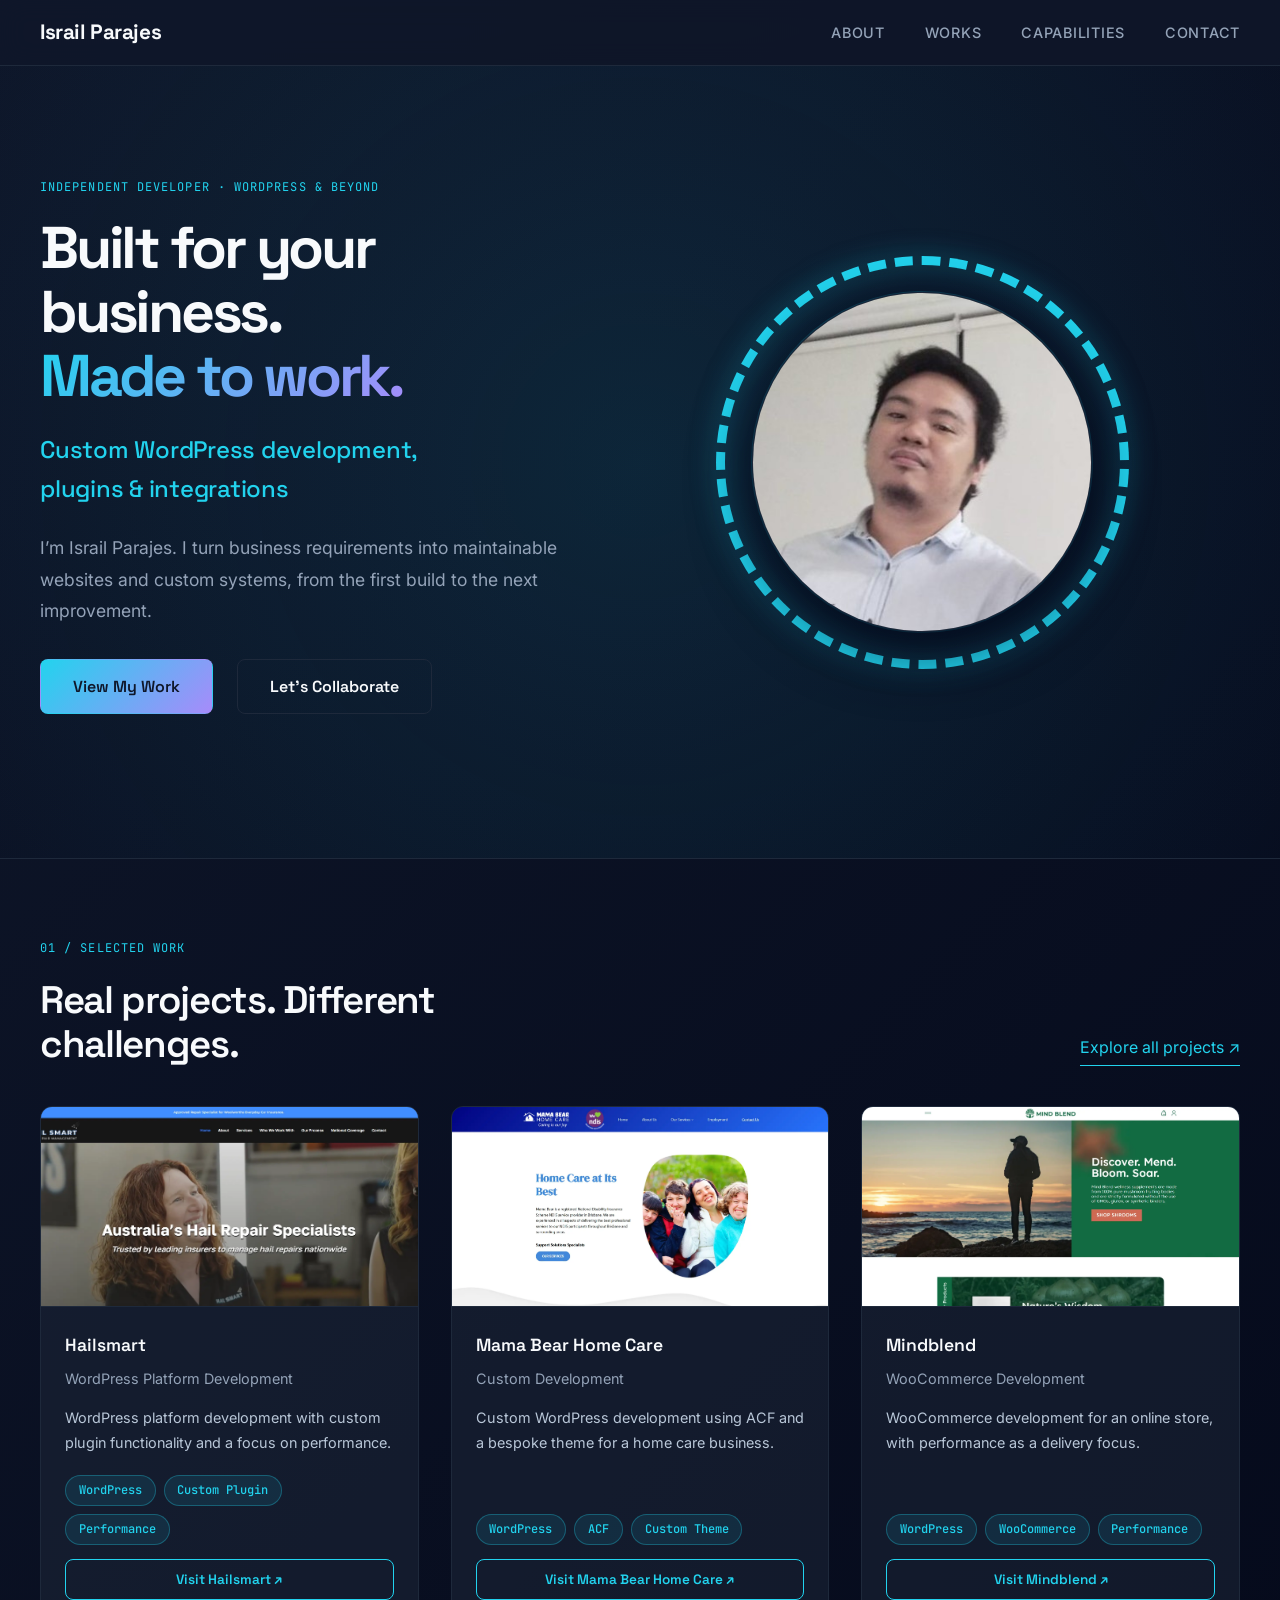
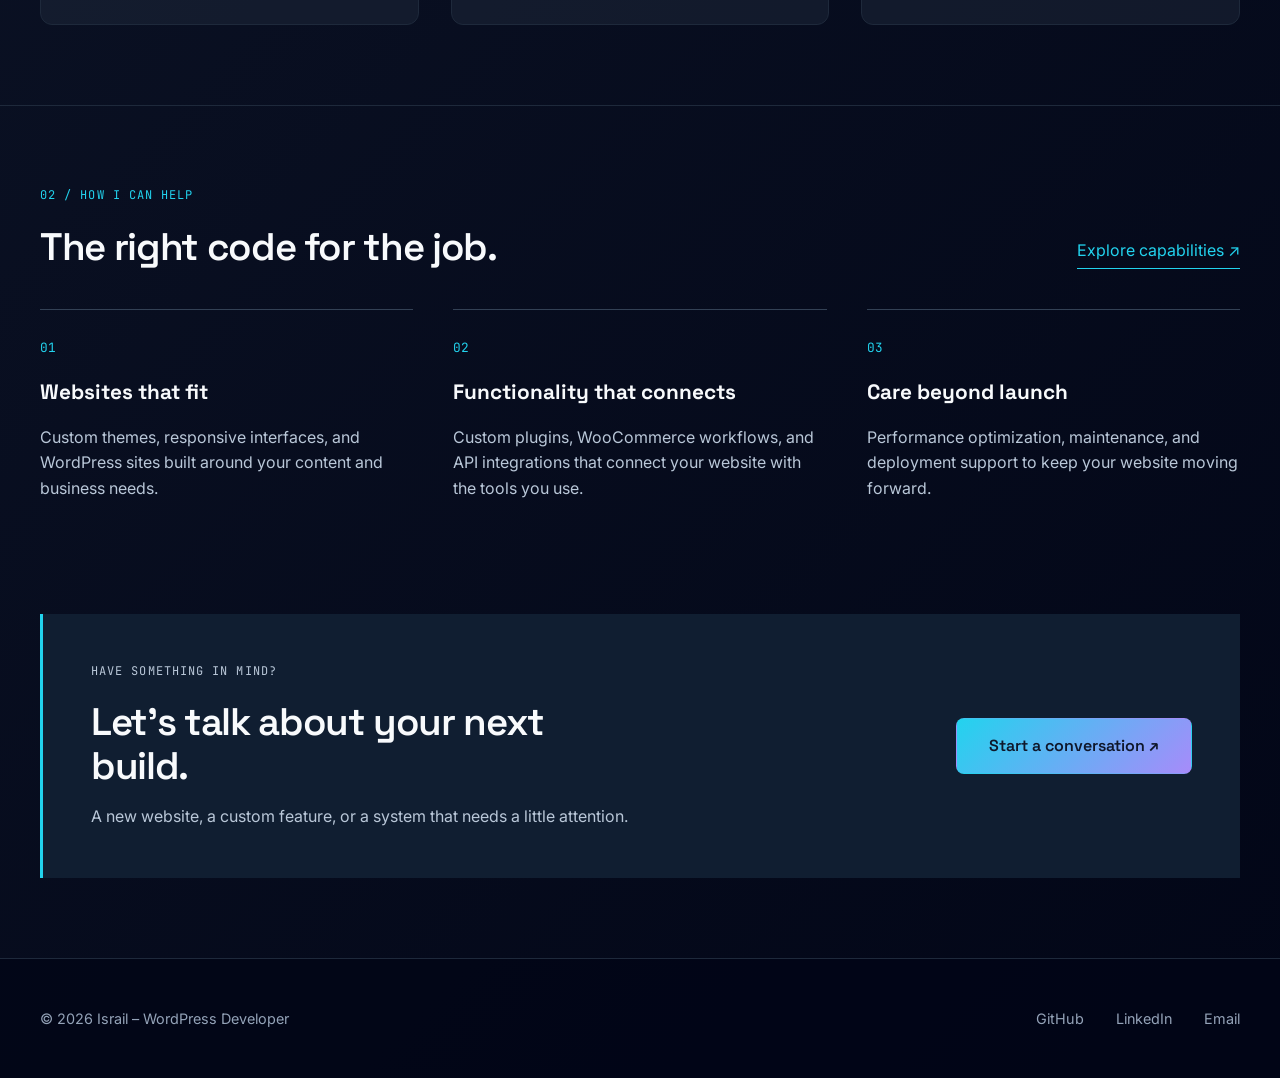
==== commit 9864d5c7: "Improve portfolio presentation and accessibility" ====
--- a/index.html
+++ b/index.html
@@ -21,13 +21,18 @@
 	<link rel="preconnect" href="https://fonts.gstatic.com" crossorigin />
 	<link href="https://fonts.googleapis.com/css2?family=Space+Grotesk:wght@400;500;600;700&family=Inter:wght@400;500;600;700&family=JetBrains+Mono:wght@400;500;600&display=swap" rel="stylesheet" />
 	<link rel="stylesheet" href="assets/styles.css" />
+	<meta property="og:title" content="Israil Parajes | WordPress Full-Stack Developer" />
+	<meta property="og:description" content="Portfolio of Israil Parajes, WordPress Full-Stack Developer. Building scalable platforms and high-performance websites." />
+	<meta property="og:type" content="website" />
+	<meta name="twitter:card" content="summary" />
 </head>
 <body>
+	<a class="skip-link" href="#main-content">Skip to content</a>
 	<header class="navbar">
 		<div class="container nav-wrap">
 			<a class="nav-brand" href="index.html">Israil Parajes</a>
 			<button class="menu-toggle" type="button" aria-label="Open menu" aria-expanded="false" aria-controls="site-menu">☰</button>
-			<nav class="nav-menu" id="site-menu">
+			<nav class="nav-menu" id="site-menu" aria-label="Main navigation">
 				<button class="menu-close" type="button" aria-label="Close menu">✕</button>
 				<a href="about.html" class="nav-link">About</a>
 				<a href="works.html" class="nav-link">Works</a>
@@ -38,15 +43,15 @@
 		</div>
 	</header>
 
-	<main>
+	<main id="main-content">
 		<!-- Hero Section -->
 		<section id="home" class="hero">
 			<div class="container hero-content">
 				<div class="hero-text">
-					<h1>Hi, I'm <span class="highlight">Israil</span></h1>
-					<h2 class="hero-subtitle">WordPress Full-Stack Developer</h2>
+					<p class="eyebrow">Independent developer · WordPress &amp; beyond</p><h1>Built for your business.<br><span class="highlight">Made to work.</span></h1>
+					<h2 class="hero-subtitle">Custom WordPress development, plugins &amp; integrations</h2>
 					<p class="hero-description">
-						I build scalable WordPress platforms, high-performance websites, and custom plugin systems that power modern businesses.
+						I’m Israil Parajes. I turn business requirements into maintainable websites and custom systems, from the first build to the next improvement.
 					</p>
 					<div class="hero-cta">
 						<a href="works.html" class="btn btn-primary">View My Work</a>
@@ -54,17 +59,21 @@
 					</div>
 				</div>
 				<div class="hero-visual">
-					<img src="assets/israil-p.jpg" alt="Portrait of Israil Parajes" class="hero-portrait" />
+					<img src="assets/israil-p.jpg" alt="Portrait of Israil Parajes" class="hero-portrait" width="320" height="320" fetchpriority="high" />
 				</div>
 			</div>
 		</section>
+
+<section class="home-work"><div class="container"><div class="section-heading"><div><p class="eyebrow">01 / Selected work</p><h2>Real projects. Different challenges.</h2></div><a class="text-link" href="works.html">Explore all projects ↗</a></div><div class="project-grid"><div class="project-card"><div class="project-preview"><img src="assets/ha.bogaert-hailsmart-screenshot.webp" alt="Hailsmart project screenshot" loading="lazy" decoding="async" /></div><div class="project-info"><h3>Hailsmart</h3><p class="project-role">WordPress Platform Development</p><p class="project-description">WordPress platform development with custom plugin functionality and a focus on performance.</p><div class="tech-tags"><span class="tag">WordPress</span><span class="tag">Custom Plugin</span><span class="tag">Performance</span></div><a class="project-view-link" href="https://hailsmart.com.au/" target="_blank" rel="noreferrer">Visit Hailsmart ↗</a></div></div><div class="project-card"><div class="project-preview"><img src="assets/mamabearhomecare-screenshot.webp" alt="Mama Bear Home Care project screenshot" loading="lazy" decoding="async" /></div><div class="project-info"><h3>Mama Bear Home Care</h3><p class="project-role">Custom Development</p><p class="project-description">Custom WordPress development using ACF and a bespoke theme for a home care business.</p><div class="tech-tags"><span class="tag">WordPress</span><span class="tag">ACF</span><span class="tag">Custom Theme</span></div><a class="project-view-link" href="https://mamabearhomecare.com.au/" target="_blank" rel="noreferrer">Visit Mama Bear Home Care ↗</a></div></div><div class="project-card"><div class="project-preview"><img src="assets/mindblend-screenshot.webp" alt="Mindblend project screenshot" loading="lazy" decoding="async" /></div><div class="project-info"><h3>Mindblend</h3><p class="project-role">WooCommerce Development</p><p class="project-description">WooCommerce development for an online store, with performance as a delivery focus.</p><div class="tech-tags"><span class="tag">WordPress</span><span class="tag">WooCommerce</span><span class="tag">Performance</span></div><a class="project-view-link" href="https://mindblend.co/" target="_blank" rel="noreferrer">Visit Mindblend ↗</a></div></div></div></div></section>
+<section class="home-services"><div class="container"><div class="section-heading"><div><p class="eyebrow">02 / How I can help</p><h2>The right code for the job.</h2></div><a class="text-link" href="capabilities.html">Explore capabilities ↗</a></div><div class="service-grid"><article><span class="service-number">01</span><h3>Websites that fit</h3><p>Custom themes, responsive interfaces, and WordPress sites built around your content and business needs.</p></article><article><span class="service-number">02</span><h3>Functionality that connects</h3><p>Custom plugins, WooCommerce workflows, and API integrations that connect your website with the tools you use.</p></article><article><span class="service-number">03</span><h3>Care beyond launch</h3><p>Performance optimization, maintenance, and deployment support to keep your website moving forward.</p></article></div></div></section>
+<section class="home-contact"><div class="container contact-band"><div><p class="eyebrow">Have something in mind?</p><h2>Let’s talk about your next build.</h2><p>A new website, a custom feature, or a system that needs a little attention.</p></div><a class="btn btn-primary" href="contact.html">Start a conversation ↗</a></div></section>
 	</main>
 
 	<footer>
 		<div class="container footer-content">
 			<p>&copy; <span id="year"></span> Israil – WordPress Developer</p>
 			<div class="footer-links">
-				<a href="https://github.com" target="_blank" rel="noreferrer">GitHub</a>
+				<a href="https://github.com/israillaky" target="_blank" rel="noreferrer">GitHub</a>
 				<a href="https://linkedin.com/in/ipcastino" target="_blank" rel="noreferrer">LinkedIn</a>
 				<a href="mailto:ipcastino@gmail.com">Email</a>
 			</div>
--- a/assets/styles.css
+++ b/assets/styles.css
@@ -724,6 +724,14 @@
 	position: relative;
 }
 
+.project-preview img {
+	width: 100%;
+	height: 100%;
+	object-fit: cover;
+	object-position: top center;
+	display: block;
+}
+
 .preview-placeholder {
 	font-family: var(--font-heading);
 	font-size: 1.5rem;
@@ -1325,3 +1333,37 @@
 		gap: 1rem;
 	}
 }
+
+/* Portfolio additions */
+.hero { min-height: min(820px, 88vh); }
+.hero-text h1 { font-size: clamp(2.6rem, 4.6vw, 4.6rem); line-height: 1.08; letter-spacing: -.055em; }
+.eyebrow { color: var(--accent-primary); font-family: var(--font-code); font-size: .75rem; letter-spacing: .09em; text-transform: uppercase; margin-bottom: 1.2rem; }
+.hero-subtitle { max-width: 30ch; margin-top: 1.5rem; }
+.hero-portrait { object-fit: cover; height: auto; }
+.home-work, .home-services { padding: 5rem 0; border-top: 1px solid var(--border-color); }
+.section-heading { display: flex; justify-content: space-between; align-items: end; gap: 2rem; margin-bottom: 2.5rem; }
+.section-heading h2, .contact-band h2 { font: 600 clamp(1.8rem, 3vw, 2.7rem)/1.15 var(--font-heading); letter-spacing: -.035em; max-width: 22ch; }
+.text-link { color: var(--accent-primary); text-decoration: none; white-space: nowrap; padding-bottom: .3rem; border-bottom: 1px solid var(--accent-primary); }
+.project-description { font-size: .9rem; color: #b9c7d8; line-height: 1.7; margin-bottom: 1.25rem; }
+.project-card { cursor: auto; }
+.service-grid { display: grid; grid-template-columns: repeat(3,minmax(0,1fr)); gap: 2.5rem; }
+.service-grid article { border-top: 1px solid #334155; padding-top: 1.5rem; }
+.service-number { font-family: var(--font-code); color: var(--accent-primary); font-size: .8rem; }
+.service-grid h3 { font-family: var(--font-heading); font-size: 1.3rem; margin: 1rem 0; }
+.service-grid p, .contact-band p, .inquiry-note p { color: #b9c7d8; }
+.home-contact { padding: 2rem 0 5rem; }
+.contact-band { padding: 3rem; background: #101e31; border-left: 3px solid var(--accent-primary); display: flex; align-items: center; justify-content: space-between; gap: 2rem; }
+.contact-band h2 { margin-bottom: 1rem; }
+.contact-band .btn { flex-shrink: 0; }
+.section-header h1, .contact-header h1 { font-family: var(--font-heading); font-size: clamp(2rem,4vw,3.2rem); letter-spacing: -.035em; line-height: 1.15; margin-bottom: 1rem; }
+.nav-link[aria-current="page"] { color: var(--accent-primary); }
+.nav-link[aria-current="page"]::after { width: 100%; }
+:focus-visible { outline: 2px solid var(--accent-primary); outline-offset: 5px; }
+.skip-link { position: fixed; top: -100px; left: 1rem; z-index: 1000; padding: .8rem 1rem; background: var(--accent-primary); color: #020617; }
+.skip-link:focus { top: 1rem; }
+.copy-email { display: block; margin: 1rem auto 0; background: transparent; color: var(--accent-primary); border: 1px solid #475569; border-radius: 8px; padding: .65rem 1rem; font: inherit; cursor: pointer; }
+.copy-status { min-height: 1.6em; text-align: center; margin-top: .5rem; color: #b9c7d8; font-size: .85rem; }
+.inquiry-note { margin-bottom: 2.5rem; }
+.inquiry-note h2 { font: 600 1.2rem var(--font-heading); margin-bottom: .75rem; }
+@media(max-width:768px) { .hero { min-height: auto; } .section-heading, .contact-band { flex-direction: column; align-items: flex-start; } .service-grid { grid-template-columns: 1fr; } .contact-band { padding: 2rem; } .home-work,.home-services { padding: 3.5rem 0; } }
+@media(prefers-reduced-motion:reduce) { *, *::before, *::after { animation: none !important; transition: none !important; scroll-behavior: auto !important; } }
